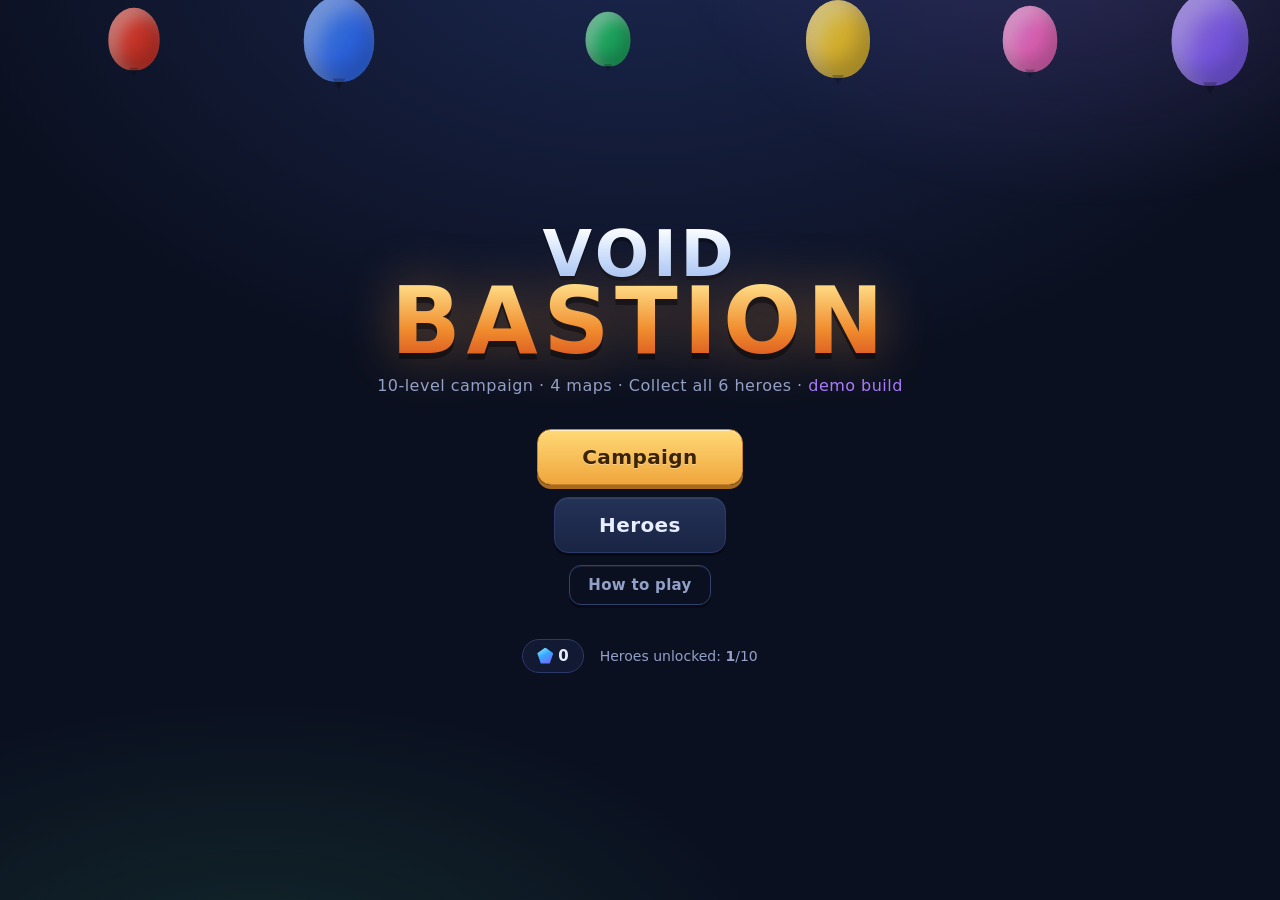
==== index.html @ 3c8890ea "Counter escorts, four new heroes, and cash feedback Turns hero choice into the central decision. Fou" ====
<!DOCTYPE html>
<html lang="en">
<head>
<meta charset="utf-8" />
<meta name="viewport" content="width=device-width, initial-scale=1" />
<title>Void Bastion — Hero Collector Demo</title>
<link rel="preconnect" href="https://fonts.googleapis.com">
<link rel="stylesheet" href="css/styles.css" />
</head>
<body>

<!-- ===================== MENU ===================== -->
<section class="screen active" id="screen-menu">
  <div class="menu-bg">
    <span class="floaty b1"></span><span class="floaty b2"></span><span class="floaty b3"></span>
    <span class="floaty b4"></span><span class="floaty b5"></span><span class="floaty b6"></span>
  </div>
  <div class="menu-inner">
    <h1 class="logo">
      <span class="logo-top">VOID</span>
      <span class="logo-bot">BASTION</span>
    </h1>
    <p class="tagline">10-level campaign &middot; 4 maps &middot; Collect all 6 heroes &middot; <em>demo build</em></p>

    <div class="menu-buttons">
      <button class="btn btn-primary big" id="btn-play">Campaign</button>
      <button class="btn big" id="btn-collection">Heroes</button>
      <button class="btn ghost" id="btn-howto">How to play</button>
    </div>

    <div class="menu-foot">
      <span class="gem-chip"><i class="gem"></i><span id="menu-gems">0</span></span>
      <span class="roster-chip">Heroes unlocked: <b id="menu-roster">1</b>/<span id="menu-roster-max">4</span></span>
    </div>
  </div>
</section>

<!-- ===================== COLLECTION ===================== -->
<section class="screen" id="screen-collection">
  <header class="sub-head">
    <button class="btn small" data-back>&larr; Back</button>
    <h2>Hero Collection</h2>
    <span class="gem-chip"><i class="gem"></i><span id="col-gems">0</span></span>
  </header>

  <div class="collection-body">
    <div class="hero-cards" id="hero-cards"><!-- built by JS --></div>

    <div class="crate-panel">
      <div class="crate-visual" id="crate-visual">
        <div class="crate">
          <div class="crate-lid"></div>
          <div class="crate-body"><span class="crate-star">★</span></div>
        </div>
      </div>
      <h3>Hero Crate</h3>
      <p class="muted">Contains one hero. Duplicates convert to <b>75</b> gems.</p>
      <button class="btn btn-primary" id="btn-open-crate">Open Crate &mdash; 150 <i class="gem sm"></i></button>
      <p class="crate-note" id="crate-note">Earn gems by clearing rounds.</p>
    </div>
  </div>
</section>

<!-- ===================== LEVEL SELECT ===================== -->
<section class="screen" id="screen-levels">
  <header class="sub-head">
    <button class="btn small" data-back>&larr; Back</button>
    <h2>Campaign</h2>
    <span class="progress-chip"><b id="lvl-progress">0</b>/10 cleared</span>
    <span class="gem-chip"><i class="gem"></i><span id="lvl-gems">0</span></span>
  </header>
  <div class="level-grid" id="level-grid"><!-- built by JS --></div>
</section>

<!-- ===================== GAME ===================== -->
<section class="screen" id="screen-game">
  <div class="game-wrap">
    <div class="stage">
      <div class="hud">
        <div class="hud-item lives"><i class="ico-heart"></i><span id="hud-lives">100</span></div>
        <div class="hud-item cash"><i class="ico-coin"></i><span id="hud-cash">650</span></div>
        <div class="hud-item round"><span class="lbl">ROUND</span><span id="hud-round">0/6</span></div>
        <div class="hud-item mission"><span class="lbl" id="hud-level">LEVEL 1</span><span id="hud-map">Sentry Ridge</span></div>
        <button class="btn small ghost hud-quit" id="btn-quit">Quit</button>
      </div>

      <div class="canvas-holder">
        <canvas id="game" width="1120" height="640"></canvas>
        <div class="wave-banner" id="wave-banner"></div>
      </div>
    </div>

    <aside class="sidebar">
      <div class="shop-section">
        <h4>Towers</h4>
        <div class="shop-grid" id="shop-towers"></div>
      </div>
      <div class="shop-section">
        <h4>Heroes <span class="hint" id="hero-slots">0 / 2 deployed</span></h4>
        <div class="shop-grid heroes" id="shop-heroes"></div>
      </div>

      <div class="inspect" id="inspect" hidden>
        <div class="inspect-head">
          <b id="ins-name">—</b>
          <span class="lvl" id="ins-level">Lv 1</span>
        </div>
        <div class="inspect-stats" id="ins-stats"></div>
        <div class="ins-warn" id="ins-warn" hidden></div>
        <button class="btn small btn-ult" id="btn-ult" hidden>
          <span id="ult-name">Unleash</span>
          <span class="ult-charges" id="ult-charges">1 / 1</span>
        </button>
        <div class="inspect-actions">
          <button class="btn small btn-primary" id="btn-upgrade">Upgrade</button>
          <button class="btn small danger" id="btn-sell">Sell</button>
        </div>
      </div>

      <div class="sidebar-foot">
        <button class="btn btn-go" id="btn-start-round">
          <span class="go-label">Start Round</span>
          <span class="go-sub" id="go-sub">15 rounds to win</span>
        </button>
        <button class="btn speed" id="btn-speed">1&times;</button>
      </div>
    </aside>
  </div>
</section>

<!-- ===================== OVERLAYS ===================== -->
<div class="overlay" id="overlay-result" hidden>
  <div class="result-card">
    <h2 id="res-title">Victory!</h2>
    <p id="res-sub">You defended the bastion.</p>
    <div class="reward-row"><i class="gem"></i><span id="res-gems">+0</span> gems earned</div>
    <div class="result-actions">
      <button class="btn btn-primary" id="btn-res-again">Play again</button>
      <button class="btn" id="btn-res-menu">Menu</button>
    </div>
  </div>
</div>

<div class="overlay" id="overlay-crate" hidden>
  <div class="crate-stage" id="crate-stage">
    <div class="rays"></div>
    <div class="crate big" id="crate-anim">
      <div class="crate-lid"></div>
      <div class="crate-body"><span class="crate-star">★</span></div>
    </div>
    <div class="reveal-card" id="reveal-card">
      <div class="reveal-inner">
        <div class="reveal-art" id="reveal-art"></div>
        <div class="reveal-name" id="reveal-name">Hero</div>
        <div class="reveal-role" id="reveal-role">role</div>
        <div class="reveal-tag" id="reveal-tag">NEW HERO</div>
      </div>
    </div>
    <button class="btn btn-primary crate-continue" id="btn-crate-continue" hidden>Continue</button>
  </div>
</div>

<div class="overlay" id="overlay-help" hidden>
  <div class="help-card">
    <h2>How to play</h2>
    <ol>
      <li>Pick a tower or hero from the right panel, then click the grass to place it. You can't build on the track.</li>
      <li>Press <b>Start Round</b> to send in the legion. Clear every round to finish the level.</li>
      <li>Every trooper that reaches the bastion costs you lives. Kills earn cash for more towers.</li>
      <li>You may deploy only <b>2 heroes per mission</b> — choose them to suit the map.</li>
      <li>Click a placed unit to <b>upgrade</b> or <b>sell</b> it.</li>
      <li>Clearing rounds earns <b>gems</b>. Spend 150 gems on a crate to unlock the other heroes.</li>
      <li><b>Verdant</b>, <b>Streak</b> and <b>Paragon</b> have clickable ultimates — click them on the
          map to fire. Each gets 1 use per round, 2 once upgraded, and 3 at max level.</li>
      <li>From level 3 the legion sends <b>counter escorts</b>: some suppress heroes that carry a
          matching tag while they're nearby, others are flatly immune to a damage type. Check the
          level card before you pick your two heroes — and remember towers are never affected.</li>
      <li>Beat all <b>10 levels</b> across four maps to finish the campaign.</li>
    </ol>
    <button class="btn btn-primary" id="btn-help-close">Got it</button>
  </div>
</div>

<script src="js/utils.js"></script>
<script src="js/data.js"></script>
<script src="js/save.js"></script>
<script src="js/audio.js"></script>
<script src="js/game.js"></script>
<script src="js/ui.js"></script>
<script src="js/main.js"></script>
</body>
</html>
---- css/styles.css ----
/* ============ base ============ */
:root{
  --bg:#0b1020;
  --bg2:#121a33;
  --panel:#182241;
  --panel2:#1f2b52;
  --line:#2c3a68;
  --txt:#e8edff;
  --muted:#93a0c8;
  --gold:#ffcf5c;
  --green:#4ade80;
  --red:#ff5a6e;
  --blue:#54b8ff;
  --violet:#a97bff;
  --shadow:0 10px 30px rgba(0,0,0,.45);
  --radius:14px;
}

*{box-sizing:border-box}
html,body{height:100%}
body{
  margin:0;
  background:radial-gradient(1200px 800px at 50% -10%, #1b2750 0%, var(--bg) 60%);
  color:var(--txt);
  font-family:"Trebuchet MS","Segoe UI",system-ui,-apple-system,sans-serif;
  -webkit-font-smoothing:antialiased;
  overflow:hidden;
}

.screen{
  position:fixed; inset:0;
  display:none;
  opacity:0;
  transition:opacity .28s ease;
}
.screen.active{display:flex; opacity:1}

button{font-family:inherit}

/* ============ buttons ============ */
.btn{
  appearance:none; border:1px solid var(--line);
  background:linear-gradient(#243257,#1a2444);
  color:var(--txt);
  padding:10px 18px;
  border-radius:12px;
  font-size:15px; font-weight:700; letter-spacing:.02em;
  cursor:pointer;
  box-shadow:0 3px 0 rgba(0,0,0,.35), inset 0 1px 0 rgba(255,255,255,.08);
  transition:transform .08s ease, filter .15s ease, box-shadow .1s ease;
}
.btn:hover{filter:brightness(1.15)}
.btn:active{transform:translateY(2px); box-shadow:0 1px 0 rgba(0,0,0,.35)}
.btn:disabled{opacity:.45; cursor:not-allowed; filter:grayscale(.5)}
.btn.big{padding:15px 44px; font-size:20px; border-radius:14px}
.btn.small{padding:7px 12px; font-size:13px; border-radius:10px}
.btn.ghost{background:transparent; border-color:#31406f; color:var(--muted)}
.btn.ghost:hover{color:var(--txt)}
.btn.danger{background:linear-gradient(#5c2130,#431622); border-color:#7a2d40}
.btn-primary{
  background:linear-gradient(#ffd977,#f0a63c);
  border-color:#c9832a; color:#3a2306;
  box-shadow:0 4px 0 #a96a1d, inset 0 1px 0 rgba(255,255,255,.6);
  text-shadow:0 1px 0 rgba(255,255,255,.35);
}
.btn-primary:active{box-shadow:0 1px 0 #a96a1d}

/* ============ gems / icons ============ */
.gem{
  display:inline-block; width:16px; height:16px; vertical-align:-3px;
  background:linear-gradient(150deg,#8ef1ff,#3aa8ff 45%,#7a5bff);
  clip-path:polygon(50% 0,100% 36%,78% 100%,22% 100%,0 36%);
  filter:drop-shadow(0 0 5px rgba(90,180,255,.7));
  margin-right:5px;
}
.gem.sm{width:13px;height:13px;vertical-align:-2px;margin:0 0 0 4px}
.gem-chip{
  background:rgba(20,30,60,.7); border:1px solid var(--line);
  padding:7px 14px; border-radius:999px; font-weight:800; font-size:15px;
}
.roster-chip{color:var(--muted); font-size:14px}
.muted{color:var(--muted)}

/* ============ MENU ============ */
#screen-menu{align-items:center; justify-content:center; overflow:hidden}
.menu-bg{position:absolute; inset:0; overflow:hidden;
  background:
    radial-gradient(900px 500px at 20% 110%, rgba(74,222,128,.12), transparent 60%),
    radial-gradient(700px 500px at 85% -10%, rgba(169,123,255,.18), transparent 60%);
}
.floaty{
  position:absolute; width:64px; height:78px; border-radius:50% 50% 46% 46%;
  opacity:.8; filter:blur(.2px) saturate(1.15);
  box-shadow:inset -10px -14px 22px rgba(0,0,0,.25), inset 12px 12px 20px rgba(255,255,255,.45);
  animation:rise linear infinite;
}
.floaty::after{content:""; position:absolute; left:50%; bottom:-7px; width:0;height:0;
  transform:translateX(-50%);
  border-left:6px solid transparent;border-right:6px solid transparent;border-top:10px solid rgba(0,0,0,.25)}
.b1{background:#e2402f; left:8%;  animation-duration:19s; animation-delay:-2s;  transform:scale(.8)}
.b2{background:#3f7bff; left:24%; animation-duration:24s; animation-delay:-9s;  transform:scale(1.1)}
.b3{background:#2fbf6a; left:45%; animation-duration:21s; animation-delay:-14s; transform:scale(.7)}
.b4{background:#ffd53f; left:63%; animation-duration:26s; animation-delay:-5s;  transform:scale(1)}
.b5{background:#ff77c8; left:78%; animation-duration:18s; animation-delay:-11s; transform:scale(.85)}
.b6{background:#8f6bff; left:92%; animation-duration:28s; animation-delay:-18s; transform:scale(1.2)}
@keyframes rise{
  0%{transform:translateY(110vh) rotate(-6deg)}
  50%{transform:translateY(45vh) rotate(6deg)}
  100%{transform:translateY(-30vh) rotate(-6deg)}
}

.menu-inner{position:relative; text-align:center; z-index:2}
.logo{margin:0; line-height:.86; user-select:none}
.logo-top,.logo-bot{display:block; font-weight:900; letter-spacing:.06em}
.logo-top{
  font-size:64px;
  background:linear-gradient(#fff,#9fc4ff);
  -webkit-background-clip:text; background-clip:text; color:transparent;
  filter:drop-shadow(0 4px 0 rgba(0,0,0,.35));
}
.logo-bot{
  font-size:92px;
  background:linear-gradient(#ffe08a,#f08c2e 60%,#d8541f);
  -webkit-background-clip:text; background-clip:text; color:transparent;
  filter:drop-shadow(0 6px 0 rgba(0,0,0,.4)) drop-shadow(0 0 26px rgba(255,160,60,.35));
}
.tagline{color:var(--muted); margin:14px 0 34px; font-size:16px; letter-spacing:.03em}
.tagline em{color:var(--violet); font-style:normal}
.menu-buttons{display:flex; flex-direction:column; gap:12px; align-items:center}
.menu-foot{margin-top:34px; display:flex; gap:16px; align-items:center; justify-content:center}

/* ============ COLLECTION ============ */
#screen-collection{flex-direction:column; padding:26px 34px; overflow:auto}
.sub-head{display:flex; align-items:center; gap:18px; margin-bottom:26px}
.sub-head h2{margin:0; font-size:28px; flex:1}
.collection-body{display:flex; gap:28px; align-items:stretch; flex-wrap:wrap; justify-content:center; margin-top:2vh}
.hero-cards{display:flex; gap:20px; flex-wrap:wrap; justify-content:center}

.hero-card{
  width:230px; border-radius:18px; padding:18px;
  background:linear-gradient(180deg,var(--panel2),var(--panel));
  border:1px solid var(--line);
  box-shadow:var(--shadow);
  position:relative; overflow:hidden;
  transition:transform .18s ease;
}
.hero-card:hover{transform:translateY(-4px)}
.hero-card::before{
  content:""; position:absolute; inset:-40% -40% auto -40%; height:70%;
  background:radial-gradient(closest-side, var(--glow,rgba(255,255,255,.25)), transparent);
  opacity:.55;
}
.hero-card.locked{filter:grayscale(.9) brightness(.62)}
.hero-card .art{position:relative; height:150px; display:grid; place-items:center}
.hero-card h3{margin:6px 0 2px; font-size:20px; text-align:center; position:relative}
.hero-card .role{text-align:center; color:var(--muted); font-size:13px; margin-bottom:10px; position:relative}
.hero-card .desc{font-size:13px; color:#c3cdf0; line-height:1.45; min-height:56px; position:relative}
.hero-card .hero-tags{
  position:relative; display:flex; gap:5px; flex-wrap:wrap; margin-top:9px;
}
.hero-card .hero-tags span{
  font-size:10px; font-weight:800; letter-spacing:.08em; text-transform:uppercase;
  padding:3px 7px; border-radius:999px;
  background:rgba(255,255,255,.1); color:#c3cdf0;
}
.hero-card .state{
  position:relative; display:block; text-align:center; margin-top:10px;
  font-weight:800; font-size:13px; letter-spacing:.08em;
}
.hero-card .state.owned{color:var(--green)}
.hero-card .state.locked{color:var(--muted)}
.hero-card .starter{position:absolute; top:10px; right:10px; font-size:10px; letter-spacing:.1em;
  background:rgba(255,255,255,.12); padding:3px 8px; border-radius:999px}

.crate-panel{
  width:300px; text-align:center; padding:22px;
  background:linear-gradient(180deg,var(--panel2),var(--panel));
  border:1px solid var(--line); border-radius:18px; box-shadow:var(--shadow);
}
.crate-panel h3{margin:8px 0 6px}
.crate-panel p{font-size:13px; margin:0 0 14px}
.crate-note{min-height:18px; color:var(--gold); font-weight:700}
.crate-visual{height:130px; display:grid; place-items:center}

/* crate art */
.crate{position:relative; width:110px; height:92px; transform-origin:50% 100%}
.crate.big{width:170px; height:142px}
.crate-body{
  position:absolute; inset:18px 0 0 0;
  background:linear-gradient(#a4652f,#6f4019);
  border:3px solid #4a2a0f; border-radius:10px;
  box-shadow:inset 0 -12px 18px rgba(0,0,0,.35), inset 0 8px 12px rgba(255,255,255,.18);
  display:grid; place-items:center;
}
.crate-star{font-size:30px; color:#ffd977; text-shadow:0 0 12px rgba(255,200,80,.9)}
.crate.big .crate-star{font-size:46px}
.crate-lid{
  position:absolute; top:0; left:-6px; right:-6px; height:26px;
  background:linear-gradient(#c07a3c,#8a5222);
  border:3px solid #4a2a0f; border-radius:8px;
  transform-origin:50% 100%;
  box-shadow:inset 0 4px 8px rgba(255,255,255,.22);
}
.crate-panel .crate{animation:crateIdle 3.4s ease-in-out infinite}
@keyframes crateIdle{0%,100%{transform:translateY(0) rotate(0)}50%{transform:translateY(-7px) rotate(-2deg)}}

/* ============ LEVEL SELECT ============ */
#screen-levels{flex-direction:column; padding:24px 34px; overflow:auto}
.progress-chip{
  background:rgba(20,30,60,.7); border:1px solid var(--line);
  padding:7px 14px; border-radius:999px; font-weight:800; font-size:14px; color:var(--muted);
}
.progress-chip b{color:var(--green)}
.level-grid{
  display:grid; grid-template-columns:repeat(auto-fill,minmax(210px,1fr));
  gap:16px; align-content:start; padding-bottom:24px;
}
.level-card{
  position:relative; text-align:left; padding:14px 16px 16px;
  border-radius:16px; border:1px solid var(--line);
  background:linear-gradient(180deg,var(--panel2),var(--panel));
  box-shadow:var(--shadow); cursor:pointer; color:var(--txt);
  transition:transform .15s ease, border-color .15s ease;
  display:flex; flex-direction:column; gap:3px;
}
.level-card:hover:not(.locked){transform:translateY(-3px); border-color:#4b60a8}
.level-card .lv-n{font-size:11px; letter-spacing:.18em; color:var(--muted); font-weight:800}
.level-card .lv-name{font-size:17px; font-weight:900}
.level-card .lv-map{font-size:12px; color:var(--muted)}
.level-card .lv-meta{margin-top:8px; display:flex; gap:8px; flex-wrap:wrap; font-size:11px; font-weight:800}
.level-card .tag{padding:3px 8px; border-radius:999px; background:rgba(255,255,255,.09); color:#cdd8f6}
.level-card .tag.boss{background:rgba(255,90,110,.2); color:#ff97a6}
.level-card .tag.swift{background:rgba(255,210,63,.18); color:#ffd977}
.level-card .tag.shield{background:rgba(120,220,255,.18); color:#9fe4ff}
.level-card .tag.gems{background:rgba(90,180,255,.16); color:#9fd0ff}
.level-card .tag.counter{
  background:color-mix(in srgb, var(--c) 20%, transparent);
  color:var(--c);
  border:1px solid color-mix(in srgb, var(--c) 45%, transparent);
}
.level-card.cleared{border-color:#2f7a4d}
.level-card .lv-done{
  position:absolute; top:12px; right:12px; font-size:15px; color:var(--green); font-weight:900;
}
.level-card.locked{opacity:.45; cursor:not-allowed; filter:grayscale(.6)}
.level-card.next{border-color:var(--gold); box-shadow:0 0 0 2px rgba(255,207,92,.22), var(--shadow)}

/* ============ GAME ============ */
#screen-game{flex-direction:column}
.game-wrap{display:flex; width:100%; height:100%; gap:0}
.stage{flex:1; display:flex; flex-direction:column; min-width:0; padding:12px 12px 12px 16px}

.hud{
  display:flex; align-items:center; gap:12px; margin-bottom:10px;
}
.hud-item{
  display:flex; align-items:center; gap:8px;
  background:linear-gradient(#1d2950,#141d3a);
  border:1px solid var(--line); border-radius:12px;
  padding:8px 16px; font-weight:800; font-size:17px;
  box-shadow:var(--shadow);
}
.hud-item .lbl{font-size:11px; color:var(--muted); letter-spacing:.14em}
.hud-item.lives span{color:#ff8a98}
.hud-item.cash span{color:var(--gold)}
.hud-item.mission{flex-direction:column; align-items:flex-start; gap:0; padding:5px 14px}
.hud-item.mission .lbl{font-size:10px}
.hud-item.mission span:last-child{font-size:13px; color:#c3cdf0}
.hud-quit{margin-left:auto}
.ico-heart{width:16px;height:15px;background:var(--red);
  clip-path:path("M8 15C8 15 0 9.6 0 4.8 0 2.1 1.9 0 4.3 0 5.9 0 7.2 .9 8 2.2 8.8 .9 10.1 0 11.7 0 14.1 0 16 2.1 16 4.8 16 9.6 8 15 8 15Z");
  filter:drop-shadow(0 0 6px rgba(255,90,110,.55))}
.ico-coin{width:16px;height:16px;border-radius:50%;
  background:radial-gradient(circle at 34% 30%,#fff4c2,#ffc63f 55%,#c98a13);
  box-shadow:0 0 8px rgba(255,200,70,.5), inset 0 -2px 3px rgba(0,0,0,.3)}

.canvas-holder{
  position:relative; flex:1; display:flex; align-items:center; justify-content:center; min-height:0;
}
canvas#game{
  width:100%; height:auto; max-height:100%;
  border-radius:18px;
  border:2px solid #26325c;
  box-shadow:0 18px 50px rgba(0,0,0,.55);
  cursor:crosshair;
  touch-action:none;
}
canvas#game.placing{cursor:none}

.wave-banner{
  position:absolute; top:15%; left:50%; transform:translate(-50%,-14px);
  font-size:36px; font-weight:900; letter-spacing:.12em;
  color:#fff; text-shadow:0 4px 0 rgba(0,0,0,.5), 0 0 30px rgba(120,170,255,.8);
  opacity:0; pointer-events:none;
}
.wave-banner.show{animation:bannerPop 1.7s ease forwards}
@keyframes bannerPop{
  0%{opacity:0; transform:translate(-50%,10px) scale(.85)}
  18%{opacity:1; transform:translate(-50%,-14px) scale(1.04)}
  76%{opacity:1; transform:translate(-50%,-14px) scale(1)}
  100%{opacity:0; transform:translate(-50%,-40px) scale(1)}
}

/* sidebar */
.sidebar{
  width:322px; flex:0 0 322px;
  background:linear-gradient(180deg,#16203f,#101833);
  border-left:1px solid var(--line);
  padding:14px 14px 12px;
  display:flex; flex-direction:column; gap:12px;
  overflow-y:auto;
}
.shop-section h4{
  margin:0 0 8px; font-size:12px; letter-spacing:.16em; color:var(--muted); text-transform:uppercase;
}
.shop-section h4 .hint{float:right; text-transform:none; letter-spacing:0; font-size:11px; opacity:.7}
.shop-grid{display:grid; grid-template-columns:minmax(0,1fr); gap:6px}
.shop-grid.heroes{grid-template-columns:minmax(0,1fr)}

.shop-item{
  position:relative; display:flex; gap:9px; align-items:center; min-width:0;
  padding:7px 9px; border-radius:11px; cursor:pointer;
  background:linear-gradient(#1e2a52,#182142);
  border:1px solid #2b3866;
  transition:transform .08s ease, border-color .15s, box-shadow .15s;
  text-align:left;
}
.shop-item:hover{border-color:#4b60a8; transform:translateY(-2px)}
.shop-item.selected{border-color:var(--gold); box-shadow:0 0 0 2px rgba(255,207,92,.28), 0 0 18px rgba(255,190,60,.25)}
.shop-item.disabled{opacity:.4; cursor:not-allowed; transform:none}
.shop-item canvas{flex:0 0 auto; border-radius:8px; background:radial-gradient(circle at 50% 40%,#2a3560,#141c38)}
.shop-item .si-txt{min-width:0; flex:1}
.shop-item .si-name{display:block; font-size:13px; font-weight:800; white-space:nowrap; overflow:hidden; text-overflow:ellipsis}
.shop-item .si-cost{display:block; font-size:12px; color:var(--gold); font-weight:800}
.shop-item .si-cost.free{color:var(--violet)}
.shop-item .si-cost.warn{color:#ff8a98}
.shop-item .si-lock{display:block; font-size:11px; color:var(--muted)}

.inspect{
  background:rgba(10,16,34,.6); border:1px solid var(--line);
  border-radius:14px; padding:12px;
}
.inspect-head{display:flex; justify-content:space-between; align-items:center; margin-bottom:8px}
.inspect-head b{font-size:15px}
.inspect-head .lvl{font-size:11px; background:rgba(255,255,255,.1); padding:3px 8px; border-radius:999px}
.inspect-stats{display:grid; grid-template-columns:1fr 1fr; gap:4px 10px; font-size:12px; color:var(--muted); margin-bottom:10px}
.inspect-stats b{color:var(--txt); float:right}
.ins-warn{
  margin-bottom:8px; padding:6px 9px; border-radius:9px;
  font-size:11px; font-weight:800; line-height:1.3;
  color:var(--warn,#ff8a98);
  background:color-mix(in srgb, var(--warn,#ff5a6e) 14%, transparent);
  border:1px solid color-mix(in srgb, var(--warn,#ff5a6e) 45%, transparent);
}
/* activated ability — the one green control in a blue panel */
.btn-ult{
  display:flex; width:100%; align-items:center; justify-content:space-between; gap:8px;
  margin-bottom:8px;
  background:linear-gradient(#4bf08e,#17a558);
  border-color:#0f7a3f; color:#04240f;
  box-shadow:0 3px 0 #0c6633, inset 0 1px 0 rgba(255,255,255,.5);
  text-shadow:0 1px 0 rgba(255,255,255,.3);
}
.btn-ult:active{box-shadow:0 1px 0 #0c6633}
.btn-ult .ult-charges{
  font-size:11px; font-weight:900; letter-spacing:.06em;
  background:rgba(4,36,15,.28); padding:3px 7px; border-radius:999px;
}
.btn-ult:disabled{filter:grayscale(.65) brightness(.8)}

.inspect-actions{display:flex; gap:8px}
.inspect-actions .btn{flex:1}

.sidebar-foot{
  margin-top:auto; display:flex; gap:8px;
  /* stays reachable when the shop list outgrows a short viewport */
  position:sticky; bottom:-12px;
  padding:10px 0 4px;
  background:linear-gradient(180deg, rgba(16,24,51,0), #101833 24%);
}
.btn-go{
  flex:1; padding:12px; border-radius:14px; line-height:1.15;
  background:linear-gradient(#5ee38a,#22a75a); border-color:#177c40; color:#06240f;
  box-shadow:0 4px 0 #157a3f, inset 0 1px 0 rgba(255,255,255,.5);
  text-shadow:0 1px 0 rgba(255,255,255,.3);
}
.btn-go:active{box-shadow:0 1px 0 #157a3f}
.btn-go.running{background:linear-gradient(#3b4a80,#26325c); color:#aab7de; box-shadow:0 4px 0 #1a2143; text-shadow:none}
.go-label{display:block; font-size:16px; font-weight:900}
.go-sub{display:block; font-size:11px; opacity:.75; font-weight:700}
.btn.speed{flex:0 0 60px; font-size:16px; font-weight:900}
.btn.speed.on{background:linear-gradient(#ffd977,#f0a63c); color:#3a2306; border-color:#c9832a}

/* ============ overlays ============ */
.overlay{
  position:fixed; inset:0; z-index:50;
  background:rgba(6,10,22,.78); backdrop-filter:blur(6px);
  display:flex; align-items:center; justify-content:center;
  animation:fade .25s ease;
}
.overlay[hidden]{display:none}
@keyframes fade{from{opacity:0}to{opacity:1}}

.result-card,.help-card{
  width:min(520px,90vw); text-align:center; padding:34px;
  background:linear-gradient(180deg,var(--panel2),var(--panel));
  border:1px solid var(--line); border-radius:22px; box-shadow:var(--shadow);
  animation:popIn .35s cubic-bezier(.2,1.4,.5,1);
}
@keyframes popIn{from{transform:scale(.85); opacity:0}to{transform:scale(1); opacity:1}}
.result-card h2{margin:0 0 6px; font-size:42px;
  background:linear-gradient(#ffe08a,#f08c2e); -webkit-background-clip:text; background-clip:text; color:transparent}
.result-card.defeat h2{background:linear-gradient(#ffb3bd,#e2405a); -webkit-background-clip:text; background-clip:text}
.result-card p{color:var(--muted); margin:0 0 18px}
.reward-row{font-weight:800; margin-bottom:22px; font-size:17px}
.result-actions{display:flex; gap:10px; justify-content:center}

.help-card{text-align:left}
.help-card h2{margin-top:0; text-align:center}
.help-card ol{color:#c8d2f2; line-height:1.6; font-size:14px; padding-left:20px}
.help-card .btn{display:block; margin:18px auto 0}

/* crate opening */
.crate-stage{position:relative; display:grid; place-items:center; width:min(560px,92vw); height:520px}
.rays{
  position:absolute; width:640px; height:640px; opacity:0;
  background:repeating-conic-gradient(from 0deg, rgba(255,255,255,.42) 0deg 5deg, transparent 5deg 22deg);
  mask-image:radial-gradient(circle, rgba(0,0,0,.9) 12%, transparent 68%);
  -webkit-mask-image:radial-gradient(circle, rgba(0,0,0,.9) 12%, transparent 68%);
}
.crate-stage.burst .rays{animation:rays 2.6s linear forwards}
@keyframes rays{
  0%{opacity:0; transform:rotate(0) scale(.4)}
  18%{opacity:.85}
  100%{opacity:.5; transform:rotate(140deg) scale(1)}
}
#crate-anim{position:absolute; transition:opacity .2s}
.crate-stage.shaking #crate-anim{animation:crateShake .42s ease-in-out infinite}
@keyframes crateShake{
  0%,100%{transform:translate(0,0) rotate(0)}
  20%{transform:translate(-7px,2px) rotate(-4deg) scale(1.02)}
  50%{transform:translate(6px,-3px) rotate(4deg) scale(1.05)}
  80%{transform:translate(-4px,1px) rotate(-2deg) scale(1.03)}
}
.crate-stage.burst #crate-anim{animation:crateBurst .5s ease forwards}
@keyframes crateBurst{
  0%{transform:scale(1.06)}
  40%{transform:scale(1.35); filter:brightness(2.4)}
  100%{transform:scale(2.2); opacity:0; filter:brightness(3)}
}

.reveal-card{
  position:absolute; width:260px; height:360px;
  opacity:0; transform:rotateY(90deg) scale(.7);
  perspective:900px;
}
.crate-stage.revealed .reveal-card{animation:reveal .7s cubic-bezier(.2,1.3,.4,1) forwards}
@keyframes reveal{
  0%{opacity:0; transform:rotateY(90deg) scale(.7)}
  60%{opacity:1; transform:rotateY(-12deg) scale(1.06)}
  100%{opacity:1; transform:rotateY(0) scale(1)}
}
.reveal-inner{
  width:100%; height:100%; border-radius:20px; padding:16px;
  background:linear-gradient(180deg,#243257,#151d3a);
  border:2px solid var(--rare,#6f86d6);
  box-shadow:0 0 40px var(--rare,#6f86d6), inset 0 0 40px rgba(255,255,255,.06);
  display:flex; flex-direction:column; align-items:center; justify-content:center; gap:6px;
  text-align:center;
}
.reveal-art{width:170px; height:170px; display:grid; place-items:center}
.reveal-name{font-size:26px; font-weight:900}
.reveal-role{font-size:13px; color:var(--muted); letter-spacing:.1em; text-transform:uppercase}
.reveal-tag{
  margin-top:8px; font-size:12px; font-weight:900; letter-spacing:.18em;
  padding:5px 12px; border-radius:999px;
  background:var(--rare,#6f86d6); color:#0b1020;
}
.crate-continue{position:absolute; bottom:2px}

/* short viewports — tighten the chrome so the map keeps its room */
@media (max-height:720px){
  .stage{padding:8px 8px 8px 12px}
  .hud{margin-bottom:6px}
  .hud-item{padding:5px 12px; font-size:15px}
  .shop-item{padding:6px}
  .shop-grid{gap:6px}
  .sidebar{gap:8px; padding:10px 12px 10px}
  .shop-section h4{margin-bottom:5px}
  .inspect{padding:9px}
}

/* small screens */
@media (max-width:900px){
  .logo-top{font-size:44px} .logo-bot{font-size:62px}
  .sidebar{width:230px; flex-basis:230px}
  .shop-grid{grid-template-columns:1fr}
}
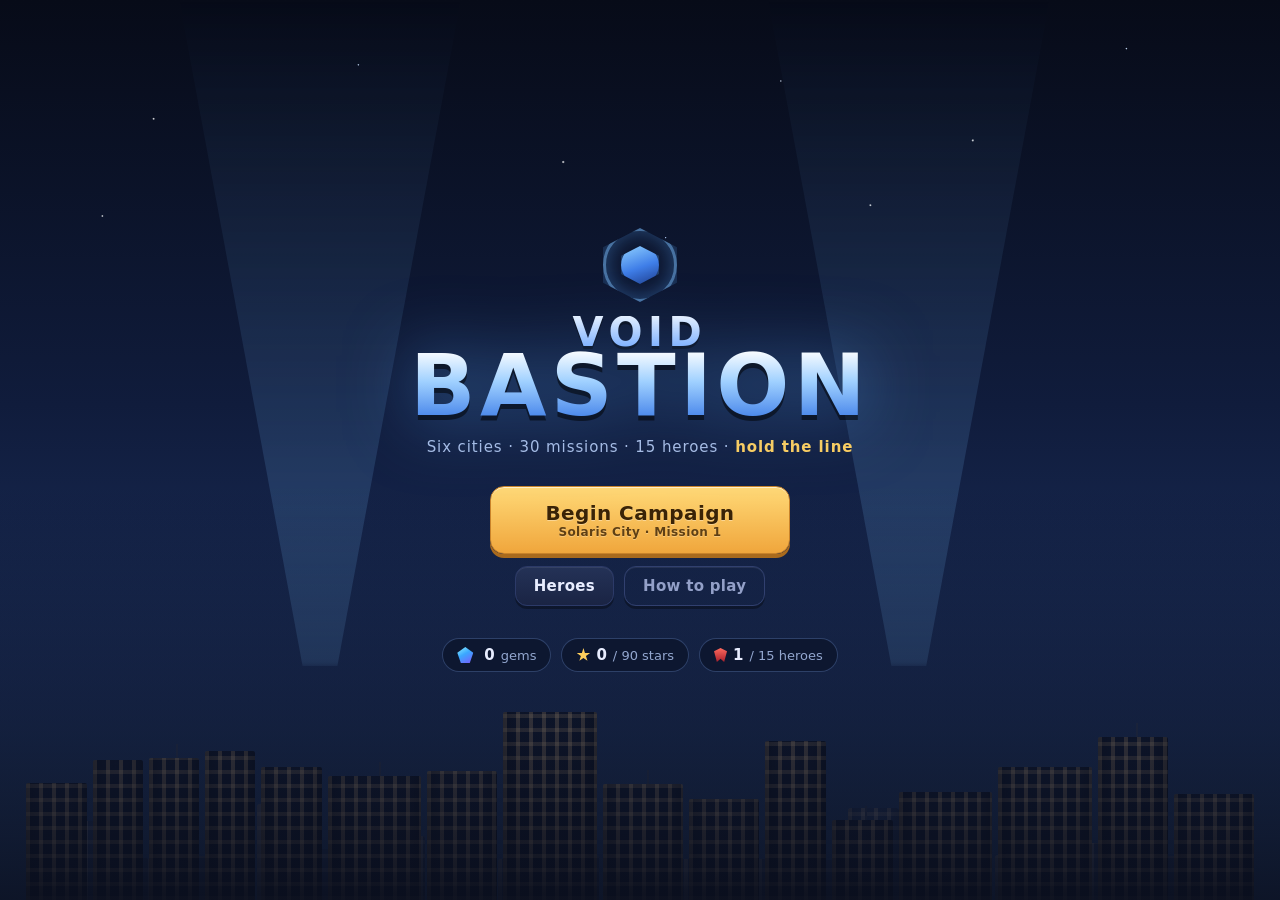
==== commit 74a8d7cb: "Six cities, 30 generated maps, stars, city warlords and five more heroes Grows the demo from a ten-m" ====
--- a/index.html
+++ b/index.html
@@ -11,26 +11,40 @@
 
 <!-- ===================== MENU ===================== -->
 <section class="screen active" id="screen-menu">
-  <div class="menu-bg">
-    <span class="floaty b1"></span><span class="floaty b2"></span><span class="floaty b3"></span>
-    <span class="floaty b4"></span><span class="floaty b5"></span><span class="floaty b6"></span>
-  </div>
+  <div class="skyline">
+    <div class="stars"></div>
+    <div class="beam b-a"></div><div class="beam b-b"></div>
+    <div class="city far"><i style="--w:54px;--h:47px"></i><i style="--w:62px;--h:79px"></i><i style="--w:38px;--h:42px"></i><i style="--w:70px;--h:44px"></i><i style="--w:54px;--h:75px"></i><i style="--w:38px;--h:96px"></i><i style="--w:70px;--h:51px"></i><i style="--w:38px;--h:43px"></i><i style="--w:62px;--h:64px"></i><i style="--w:38px;--h:53px"></i><i style="--w:38px;--h:73px"></i><i style="--w:62px;--h:41px"></i><i style="--w:70px;--h:45px"></i><i style="--w:46px;--h:78px"></i><i style="--w:70px;--h:41px"></i><i style="--w:70px;--h:75px"></i><i style="--w:62px;--h:41px"></i><i style="--w:46px;--h:40px"></i><i style="--w:70px;--h:92px"></i><i style="--w:46px;--h:56px"></i><i style="--w:62px;--h:47px"></i><i style="--w:70px;--h:45px"></i><i style="--w:70px;--h:57px"></i><i style="--w:70px;--h:90px"></i><i style="--w:46px;--h:44px"></i><i style="--w:70px;--h:74px"></i></div>
+    <div class="city near"><i style="--w:68px;--h:117px"></i><i style="--w:56px;--h:140px"></i><i style="--w:56px;--h:142px"></i><i style="--w:56px;--h:149px"></i><i style="--w:68px;--h:133px"></i><i style="--w:104px;--h:124px"></i><i style="--w:78px;--h:129px"></i><i style="--w:104px;--h:188px"></i><i style="--w:90px;--h:116px"></i><i style="--w:78px;--h:101px"></i><i style="--w:68px;--h:159px"></i><i style="--w:68px;--h:80px"></i><i style="--w:104px;--h:108px"></i><i style="--w:104px;--h:133px"></i><i style="--w:78px;--h:163px"></i><i style="--w:90px;--h:106px"></i></div>
+    <div class="haze"></div>
+  </div>
+
   <div class="menu-inner">
+    <div class="crest">
+      <span class="crest-ring"></span>
+      <span class="crest-core"></span>
+    </div>
     <h1 class="logo">
       <span class="logo-top">VOID</span>
       <span class="logo-bot">BASTION</span>
     </h1>
-    <p class="tagline">10-level campaign &middot; 4 maps &middot; Collect all 6 heroes &middot; <em>demo build</em></p>
+    <p class="tagline">Six cities &middot; 30 missions &middot; 15 heroes &middot; <em>hold the line</em></p>
 
     <div class="menu-buttons">
-      <button class="btn btn-primary big" id="btn-play">Campaign</button>
-      <button class="btn big" id="btn-collection">Heroes</button>
-      <button class="btn ghost" id="btn-howto">How to play</button>
+      <button class="btn btn-primary big" id="btn-play">
+        <span class="go-label" id="menu-play-label">Begin Campaign</span>
+        <span class="go-sub" id="menu-play-sub">Solaris City · Mission 1</span>
+      </button>
+      <div class="menu-row">
+        <button class="btn" id="btn-collection">Heroes</button>
+        <button class="btn ghost" id="btn-howto">How to play</button>
+      </div>
     </div>
 
     <div class="menu-foot">
-      <span class="gem-chip"><i class="gem"></i><span id="menu-gems">0</span></span>
-      <span class="roster-chip">Heroes unlocked: <b id="menu-roster">1</b>/<span id="menu-roster-max">4</span></span>
+      <span class="stat-chip"><i class="gem"></i><b id="menu-gems">0</b><span>gems</span></span>
+      <span class="stat-chip"><i class="ico-star"></i><b id="menu-stars">0</b><span>/ <span id="menu-stars-max">90</span> stars</span></span>
+      <span class="stat-chip"><i class="ico-cape"></i><b id="menu-roster">1</b><span>/ <span id="menu-roster-max">15</span> heroes</span></span>
     </div>
   </div>
 </section>
@@ -61,14 +75,26 @@
   </div>
 </section>
 
-<!-- ===================== LEVEL SELECT ===================== -->
+<!-- ===================== CHAPTER SELECT ===================== -->
+<section class="screen" id="screen-chapters">
+  <header class="sub-head">
+    <button class="btn small" data-back>&larr; Menu</button>
+    <h2>Campaign</h2>
+    <span class="progress-chip"><i class="ico-star"></i><b id="ch-stars">0</b> stars</span>
+    <span class="gem-chip"><i class="gem"></i><span id="ch-gems">0</span></span>
+  </header>
+  <div class="chapter-grid" id="chapter-grid"><!-- built by JS --></div>
+</section>
+
+<!-- ===================== MISSION SELECT ===================== -->
 <section class="screen" id="screen-levels">
   <header class="sub-head">
-    <button class="btn small" data-back>&larr; Back</button>
-    <h2>Campaign</h2>
-    <span class="progress-chip"><b id="lvl-progress">0</b>/10 cleared</span>
+    <button class="btn small" id="btn-back-chapters">&larr; Cities</button>
+    <h2 id="lvl-chapter-name">Solaris City</h2>
+    <span class="progress-chip" id="lvl-gate">0/15 stars</span>
     <span class="gem-chip"><i class="gem"></i><span id="lvl-gems">0</span></span>
   </header>
+  <p class="chapter-blurb" id="lvl-blurb"></p>
   <div class="level-grid" id="level-grid"><!-- built by JS --></div>
 </section>
 
@@ -132,6 +158,7 @@
 <div class="overlay" id="overlay-result" hidden>
   <div class="result-card">
     <h2 id="res-title">Victory!</h2>
+    <div class="res-stars" id="res-stars" hidden><span></span><span></span><span></span></div>
     <p id="res-sub">You defended the bastion.</p>
     <div class="reward-row"><i class="gem"></i><span id="res-gems">+0</span> gems earned</div>
     <div class="result-actions">
--- a/css/styles.css
+++ b/css/styles.css
@@ -83,51 +83,128 @@
 
 /* ============ MENU ============ */
 #screen-menu{align-items:center; justify-content:center; overflow:hidden}
-.menu-bg{position:absolute; inset:0; overflow:hidden;
-  background:
-    radial-gradient(900px 500px at 20% 110%, rgba(74,222,128,.12), transparent 60%),
-    radial-gradient(700px 500px at 85% -10%, rgba(169,123,255,.18), transparent 60%);
-}
-.floaty{
-  position:absolute; width:64px; height:78px; border-radius:50% 50% 46% 46%;
-  opacity:.8; filter:blur(.2px) saturate(1.15);
-  box-shadow:inset -10px -14px 22px rgba(0,0,0,.25), inset 12px 12px 20px rgba(255,255,255,.45);
-  animation:rise linear infinite;
-}
-.floaty::after{content:""; position:absolute; left:50%; bottom:-7px; width:0;height:0;
-  transform:translateX(-50%);
-  border-left:6px solid transparent;border-right:6px solid transparent;border-top:10px solid rgba(0,0,0,.25)}
-.b1{background:#e2402f; left:8%;  animation-duration:19s; animation-delay:-2s;  transform:scale(.8)}
-.b2{background:#3f7bff; left:24%; animation-duration:24s; animation-delay:-9s;  transform:scale(1.1)}
-.b3{background:#2fbf6a; left:45%; animation-duration:21s; animation-delay:-14s; transform:scale(.7)}
-.b4{background:#ffd53f; left:63%; animation-duration:26s; animation-delay:-5s;  transform:scale(1)}
-.b5{background:#ff77c8; left:78%; animation-duration:18s; animation-delay:-11s; transform:scale(.85)}
-.b6{background:#8f6bff; left:92%; animation-duration:28s; animation-delay:-18s; transform:scale(1.2)}
-@keyframes rise{
-  0%{transform:translateY(110vh) rotate(-6deg)}
-  50%{transform:translateY(45vh) rotate(6deg)}
-  100%{transform:translateY(-30vh) rotate(-6deg)}
-}
-
-.menu-inner{position:relative; text-align:center; z-index:2}
-.logo{margin:0; line-height:.86; user-select:none}
-.logo-top,.logo-bot{display:block; font-weight:900; letter-spacing:.06em}
+
+.skyline{position:absolute; inset:0; overflow:hidden;
+  background:linear-gradient(180deg,#070b18 0%,#101c3c 45%,#1b2f5c 78%,#24406e 100%)}
+.skyline .stars{
+  position:absolute; inset:0 0 40% 0;
+  background-image:
+    radial-gradient(1.4px 1.4px at 12% 22%, #fff, transparent),
+    radial-gradient(1.2px 1.2px at 28% 12%, #cfe4ff, transparent),
+    radial-gradient(1.6px 1.6px at 44% 30%, #fff, transparent),
+    radial-gradient(1.1px 1.1px at 61% 15%, #dbe9ff, transparent),
+    radial-gradient(1.5px 1.5px at 76% 26%, #fff, transparent),
+    radial-gradient(1.2px 1.2px at 88% 9%, #cfe4ff, transparent),
+    radial-gradient(1.3px 1.3px at 8% 40%, #fff, transparent),
+    radial-gradient(1.1px 1.1px at 52% 44%, #bcd6ff, transparent),
+    radial-gradient(1.4px 1.4px at 68% 38%, #fff, transparent);
+  animation:twinkle 5s ease-in-out infinite;
+}
+@keyframes twinkle{0%,100%{opacity:.55}50%{opacity:1}}
+
+/* searchlights sweeping the clouds */
+.skyline .beam{
+  position:absolute; bottom:26%; width:34vw; height:120vh;
+  transform-origin:50% 100%;
+  background:linear-gradient(to top, rgba(120,190,255,.22), rgba(120,190,255,0) 62%);
+  clip-path:polygon(46% 100%, 54% 100%, 100% 0, 0 0);
+  filter:blur(3px);
+}
+.skyline .b-a{left:8%;  animation:sweep 13s ease-in-out infinite}
+.skyline .b-b{right:12%; animation:sweep 17s ease-in-out infinite reverse}
+@keyframes sweep{0%,100%{transform:rotate(-19deg)}50%{transform:rotate(17deg)}}
+
+/* two parallax bands of rooftops */
+.skyline .city{
+  position:absolute; left:0; right:0; bottom:0;
+  display:flex; align-items:flex-end; justify-content:center;
+  gap:6px; padding:0 2vw;
+}
+.skyline .city i{
+  display:block; width:var(--w); height:var(--h);
+  border-radius:3px 3px 0 0;
+  background-image:
+    repeating-linear-gradient(90deg, rgba(255,206,130,.30) 0 4px, transparent 4px 13px),
+    repeating-linear-gradient(0deg, rgba(255,206,130,.22) 0 4px, transparent 4px 14px),
+    linear-gradient(to top, var(--c1), var(--c2));
+  background-blend-mode:screen, screen, normal;
+  box-shadow:inset 0 -14px 22px rgba(0,0,0,.5);
+}
+.skyline .far{--c1:#16233f; --c2:#22345c; opacity:.75; filter:blur(.4px)}
+.skyline .near{--c1:#070c1a; --c2:#101a33}
+.skyline .far i{height:var(--h)}
+.skyline .near i{border-radius:2px 2px 0 0}
+/* a few roof aerials on the near band */
+.skyline .near i:nth-child(3n)::after{
+  content:""; position:absolute; margin-top:-14px; margin-left:calc(var(--w) / 2 - 1px);
+  width:2px; height:14px; background:#2a3757;
+}
+.skyline .near i{position:relative}
+
+.skyline .haze{
+  position:absolute; inset:auto 0 0 0; height:46%;
+  background:linear-gradient(to top, rgba(11,16,32,.9), rgba(11,16,32,0));
+}
+
+.menu-inner{position:relative; text-align:center; z-index:2; padding:0 20px}
+
+/* the bastion crest above the wordmark */
+.crest{position:relative; width:74px; height:74px; margin:0 auto 14px}
+.crest-ring,.crest-core{position:absolute; inset:0; border-radius:50%}
+.crest-ring{
+  border:3px solid rgba(120,190,255,.55);
+  box-shadow:0 0 26px rgba(90,170,255,.45), inset 0 0 20px rgba(90,170,255,.35);
+  animation:crestSpin 9s linear infinite;
+  clip-path:polygon(50% 0,100% 26%,100% 74%,50% 100%,0 74%,0 26%);
+}
+.crest-core{
+  inset:18px; background:linear-gradient(160deg,#8fd0ff,#3f7ee8 55%,#20408f);
+  clip-path:polygon(50% 0,100% 26%,100% 74%,50% 100%,0 74%,0 26%);
+  box-shadow:0 0 22px rgba(90,170,255,.7);
+  animation:crestPulse 3.4s ease-in-out infinite;
+}
+@keyframes crestSpin{to{transform:rotate(360deg)}}
+@keyframes crestPulse{0%,100%{opacity:.85; transform:scale(1)}50%{opacity:1; transform:scale(1.07)}}
+
+.logo{margin:0; line-height:.84; user-select:none}
+.logo-top,.logo-bot{display:block; font-weight:900; letter-spacing:.14em}
 .logo-top{
-  font-size:64px;
-  background:linear-gradient(#fff,#9fc4ff);
+  font-size:40px;
+  background:linear-gradient(#eaf3ff,#7fb0ff);
   -webkit-background-clip:text; background-clip:text; color:transparent;
-  filter:drop-shadow(0 4px 0 rgba(0,0,0,.35));
+  filter:drop-shadow(0 3px 0 rgba(0,0,0,.45));
 }
 .logo-bot{
-  font-size:92px;
-  background:linear-gradient(#ffe08a,#f08c2e 60%,#d8541f);
+  font-size:86px; letter-spacing:.05em;
+  background:linear-gradient(#ffffff,#9fd0ff 45%,#3f7ee8);
   -webkit-background-clip:text; background-clip:text; color:transparent;
-  filter:drop-shadow(0 6px 0 rgba(0,0,0,.4)) drop-shadow(0 0 26px rgba(255,160,60,.35));
-}
-.tagline{color:var(--muted); margin:14px 0 34px; font-size:16px; letter-spacing:.03em}
-.tagline em{color:var(--violet); font-style:normal}
+  filter:drop-shadow(0 5px 0 rgba(0,0,0,.5)) drop-shadow(0 0 34px rgba(90,170,255,.5));
+}
+.tagline{color:#a9bde4; margin:16px 0 30px; font-size:15px; letter-spacing:.06em}
+.tagline em{color:#ffcf5c; font-style:normal; font-weight:800}
+
 .menu-buttons{display:flex; flex-direction:column; gap:12px; align-items:center}
-.menu-foot{margin-top:34px; display:flex; gap:16px; align-items:center; justify-content:center}
+.menu-buttons .btn-primary{min-width:300px; padding:14px 30px; line-height:1.2}
+.menu-buttons .go-label{font-size:20px}
+.menu-buttons .go-sub{font-size:12px; opacity:.8}
+.menu-row{display:flex; gap:10px}
+.menu-foot{margin-top:32px; display:flex; gap:10px; align-items:center; justify-content:center; flex-wrap:wrap}
+.stat-chip{
+  display:inline-flex; align-items:center; gap:6px;
+  background:rgba(12,20,42,.72); border:1px solid rgba(120,160,230,.3);
+  padding:7px 14px; border-radius:999px; font-size:13px; color:#93a7cf;
+  backdrop-filter:blur(4px);
+}
+.stat-chip b{color:#e8edff; font-size:15px}
+.ico-star{
+  width:14px;height:14px;background:var(--gold);
+  clip-path:polygon(50% 0,61% 35%,98% 35%,68% 57%,79% 91%,50% 70%,21% 91%,32% 57%,2% 35%,39% 35%);
+  filter:drop-shadow(0 0 5px rgba(255,207,92,.6));
+}
+.ico-cape{
+  width:13px;height:14px;background:linear-gradient(#ff6a5e,#a8202c);
+  clip-path:polygon(50% 0,100% 22%,78% 100%,50% 76%,22% 100%,0 22%);
+}
 
 /* ============ COLLECTION ============ */
 #screen-collection{flex-direction:column; padding:26px 34px; overflow:auto}
@@ -245,6 +322,76 @@
 .level-card.locked{opacity:.45; cursor:not-allowed; filter:grayscale(.6)}
 .level-card.next{border-color:var(--gold); box-shadow:0 0 0 2px rgba(255,207,92,.22), var(--shadow)}
 
+/* ============ CHAPTER SELECT ============ */
+#screen-chapters{flex-direction:column; padding:24px 34px; overflow:auto}
+.chapter-grid{
+  display:grid; grid-template-columns:repeat(auto-fill,minmax(300px,1fr));
+  gap:18px; align-content:start; padding-bottom:26px;
+}
+.chapter-card{
+  position:relative; overflow:hidden; text-align:left; cursor:pointer; color:var(--txt);
+  padding:20px; border-radius:20px; border:1px solid var(--line);
+  background:linear-gradient(180deg,var(--panel2),var(--panel));
+  box-shadow:var(--shadow);
+  transition:transform .16s ease, border-color .16s ease;
+  display:flex; flex-direction:column; gap:6px;
+}
+.chapter-card::before{
+  content:""; position:absolute; inset:-60% -30% auto -30%; height:120%;
+  background:radial-gradient(closest-side, var(--accent), transparent 70%);
+  opacity:.22; pointer-events:none;
+}
+.chapter-card:hover:not(.locked){transform:translateY(-4px); border-color:var(--accent)}
+.chapter-card .ch-n{font-size:11px; letter-spacing:.2em; color:var(--muted); font-weight:800; position:relative}
+.chapter-card .ch-name{font-size:24px; font-weight:900; position:relative}
+.chapter-card .ch-tag{font-size:12px; color:var(--accent); font-weight:800; letter-spacing:.1em;
+  text-transform:uppercase; position:relative}
+.chapter-card .ch-blurb{font-size:12.5px; color:#c3cdf0; line-height:1.5; margin-top:6px; position:relative}
+.chapter-card .ch-boss{
+  position:relative; margin-top:10px; font-size:11.5px; color:#ffb0a0;
+  background:rgba(255,90,110,.12); border:1px solid rgba(255,90,110,.3);
+  padding:6px 10px; border-radius:9px;
+}
+.chapter-card .ch-bar{
+  position:relative; margin-top:12px; height:8px; border-radius:999px;
+  background:rgba(255,255,255,.09); overflow:hidden;
+}
+.chapter-card .ch-bar i{display:block; height:100%; border-radius:999px;
+  background:linear-gradient(90deg,var(--accent),#fff); box-shadow:0 0 10px var(--accent)}
+.chapter-card .ch-stat{position:relative; display:flex; justify-content:space-between;
+  margin-top:7px; font-size:11.5px; font-weight:800; color:var(--muted)}
+.chapter-card .ch-stat b{color:var(--txt)}
+.chapter-card.locked{opacity:.42; cursor:not-allowed; filter:grayscale(.65)}
+.chapter-card.done{border-color:#2f7a4d}
+.chapter-card .ch-lock{
+  position:relative; margin-top:10px; font-size:11.5px; color:#ffcf5c; font-weight:800;
+}
+
+.chapter-blurb{margin:-12px 0 18px; color:var(--muted); font-size:13.5px}
+
+/* mission stars */
+.level-card .lv-stars{position:absolute; top:12px; right:12px; display:flex; gap:3px}
+.level-card .lv-stars i{
+  width:12px; height:12px; background:rgba(255,255,255,.16);
+  clip-path:polygon(50% 0,61% 35%,98% 35%,68% 57%,79% 91%,50% 70%,21% 91%,32% 57%,2% 35%,39% 35%);
+}
+.level-card .lv-stars i.on{background:var(--gold); filter:drop-shadow(0 0 4px rgba(255,207,92,.7))}
+.level-card .lv-boss-name{
+  margin-top:8px; font-size:11px; font-weight:800; color:#ffb0a0;
+}
+
+.res-stars{display:flex; gap:10px; justify-content:center; margin:6px 0 12px}
+.res-stars span{
+  width:34px; height:34px; background:rgba(255,255,255,.14);
+  clip-path:polygon(50% 0,61% 35%,98% 35%,68% 57%,79% 91%,50% 70%,21% 91%,32% 57%,2% 35%,39% 35%);
+  transform:scale(.3); opacity:0;
+}
+.res-stars span.on{background:var(--gold); filter:drop-shadow(0 0 12px rgba(255,207,92,.8))}
+.res-stars span.show{animation:starPop .45s cubic-bezier(.2,1.5,.4,1) forwards}
+.res-stars span:nth-child(2).show{animation-delay:.16s}
+.res-stars span:nth-child(3).show{animation-delay:.32s}
+@keyframes starPop{to{transform:scale(1); opacity:1}}
+
 /* ============ GAME ============ */
 #screen-game{flex-direction:column}
 .game-wrap{display:flex; width:100%; height:100%; gap:0}
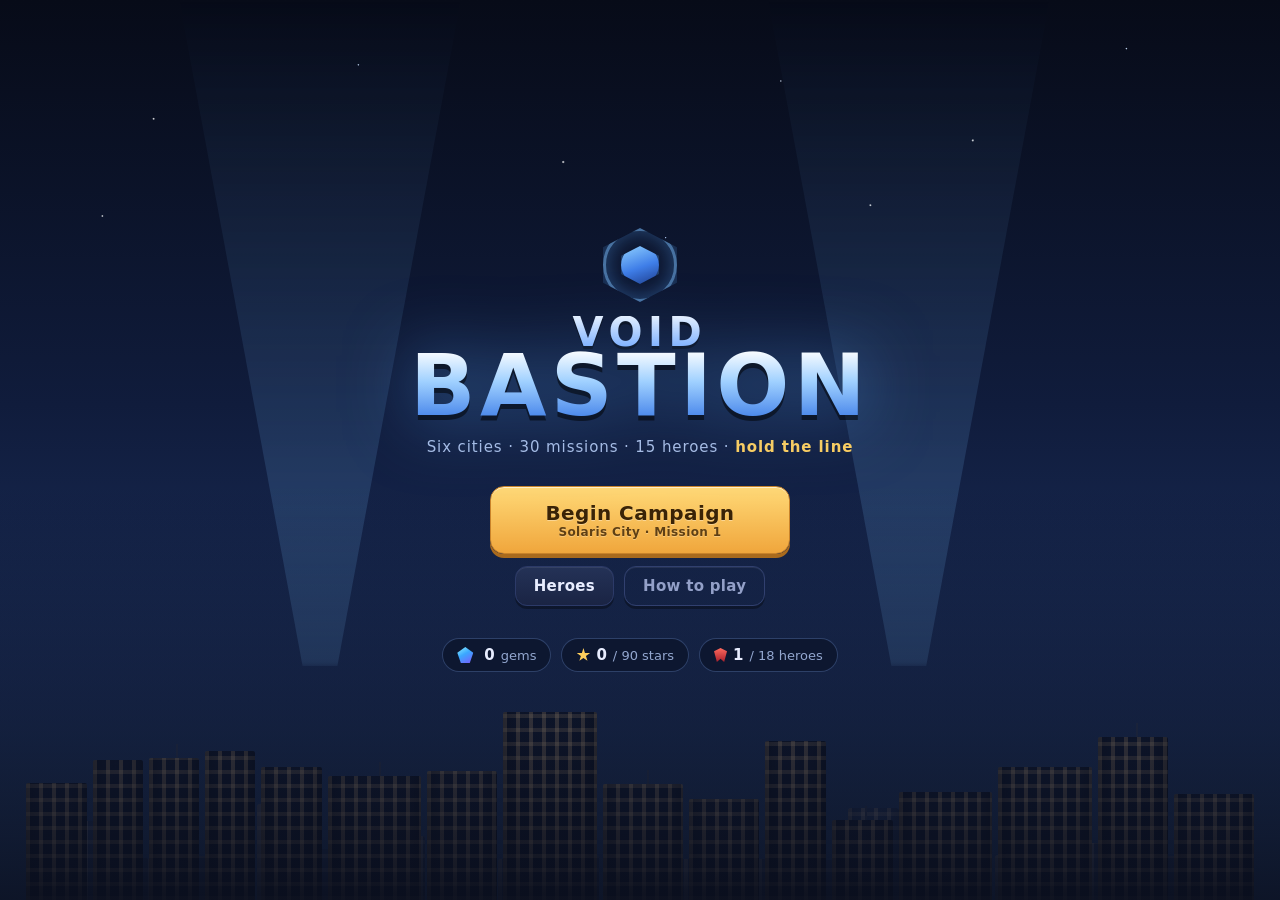
==== commit f0d20e48: "Rebalance the campaign, gate ultimates behind upgrades, add case openings The opening cities were a " ====
--- a/index.html
+++ b/index.html
@@ -2,7 +2,9 @@
 <html lang="en">
 <head>
 <meta charset="utf-8" />
-<meta name="viewport" content="width=device-width, initial-scale=1" />
+<meta name="viewport" content="width=device-width, initial-scale=1, maximum-scale=1, user-scalable=no, viewport-fit=cover" />
+<meta name="mobile-web-app-capable" content="yes" />
+<meta name="apple-mobile-web-app-status-bar-style" content="black-translucent" />
 <title>Void Bastion — Hero Collector Demo</title>
 <link rel="preconnect" href="https://fonts.googleapis.com">
 <link rel="stylesheet" href="css/styles.css" />
@@ -41,6 +43,13 @@
       </div>
     </div>
 
+    <div class="install-card" id="install-card" hidden>
+      <button class="install-x" id="install-x" aria-label="Dismiss">&times;</button>
+      <b id="install-title">Play it full screen</b>
+      <p id="install-body">Install it to your home screen and it opens like an app — no browser bars, and it works offline.</p>
+      <button class="btn btn-primary small" id="install-go" hidden>Install</button>
+    </div>
+
     <div class="menu-foot">
       <span class="stat-chip"><i class="gem"></i><b id="menu-gems">0</b><span>gems</span></span>
       <span class="stat-chip"><i class="ico-star"></i><b id="menu-stars">0</b><span>/ <span id="menu-stars-max">90</span> stars</span></span>
@@ -61,16 +70,10 @@
     <div class="hero-cards" id="hero-cards"><!-- built by JS --></div>
 
     <div class="crate-panel">
-      <div class="crate-visual" id="crate-visual">
-        <div class="crate">
-          <div class="crate-lid"></div>
-          <div class="crate-body"><span class="crate-star">★</span></div>
-        </div>
-      </div>
-      <h3>Hero Crate</h3>
-      <p class="muted">Contains one hero. Duplicates convert to <b>75</b> gems.</p>
-      <button class="btn btn-primary" id="btn-open-crate">Open Crate &mdash; 150 <i class="gem sm"></i></button>
-      <p class="crate-note" id="crate-note">Earn gems by clearing rounds.</p>
+      <h3>Cases</h3>
+      <p class="muted">Stars are what pay for these. Duplicates convert to gems.</p>
+      <div class="crate-list" id="crate-list"><!-- built by JS --></div>
+      <p class="crate-note" id="crate-note">Earn gems by taking stars.</p>
     </div>
   </div>
 </section>
@@ -107,6 +110,9 @@
         <div class="hud-item cash"><i class="ico-coin"></i><span id="hud-cash">650</span></div>
         <div class="hud-item round"><span class="lbl">ROUND</span><span id="hud-round">0/6</span></div>
         <div class="hud-item mission"><span class="lbl" id="hud-level">LEVEL 1</span><span id="hud-map">Sentry Ridge</span></div>
+        <button class="btn small ghost hud-full" id="btn-fullscreen" hidden aria-label="Full screen">
+          <i class="ico-expand"></i>
+        </button>
         <button class="btn small ghost hud-quit" id="btn-quit">Quit</button>
       </div>
 
@@ -117,6 +123,11 @@
     </div>
 
     <aside class="sidebar">
+      <div class="rotate-hint" id="rotate-hint" hidden>
+        <span class="rot-icon"></span>
+        <span>Turn sideways for a bigger battlefield</span>
+        <button class="rot-x" id="rotate-hint-x" aria-label="Dismiss">&times;</button>
+      </div>
       <div class="shop-section">
         <h4>Towers</h4>
         <div class="shop-grid" id="shop-towers"></div>
@@ -161,6 +172,7 @@
     <div class="res-stars" id="res-stars" hidden><span></span><span></span><span></span></div>
     <p id="res-sub">You defended the bastion.</p>
     <div class="reward-row"><i class="gem"></i><span id="res-gems">+0</span> gems earned</div>
+    <div class="res-gem-note" id="res-gem-note" hidden></div>
     <div class="result-actions">
       <button class="btn btn-primary" id="btn-res-again">Play again</button>
       <button class="btn" id="btn-res-menu">Menu</button>
@@ -169,20 +181,28 @@
 </div>
 
 <div class="overlay" id="overlay-crate" hidden>
-  <div class="crate-stage" id="crate-stage">
-    <div class="rays"></div>
-    <div class="crate big" id="crate-anim">
-      <div class="crate-lid"></div>
-      <div class="crate-body"><span class="crate-star">★</span></div>
-    </div>
-    <div class="reveal-card" id="reveal-card">
-      <div class="reveal-inner">
-        <div class="reveal-art" id="reveal-art"></div>
-        <div class="reveal-name" id="reveal-name">Hero</div>
-        <div class="reveal-role" id="reveal-role">role</div>
-        <div class="reveal-tag" id="reveal-tag">NEW HERO</div>
-      </div>
-    </div>
+  <div class="case-stage" id="case-stage">
+    <div class="case-head">
+      <b id="case-name">Field Case</b>
+      <span id="case-odds"></span>
+    </div>
+
+    <div class="reel-frame">
+      <div class="reel-marker"></div>
+      <div class="reel-fade left"></div>
+      <div class="reel-fade right"></div>
+      <div class="reel" id="reel"><!-- built by JS --></div>
+    </div>
+
+    <div class="case-result" id="case-result" hidden>
+      <div class="case-hero" id="case-hero"></div>
+      <div class="case-info">
+        <span class="case-rarity" id="case-rarity">Rare</span>
+        <b id="case-hero-name">Hero</b>
+        <span class="case-tag" id="case-tag">NEW HERO</span>
+      </div>
+    </div>
+
     <button class="btn btn-primary crate-continue" id="btn-crate-continue" hidden>Continue</button>
   </div>
 </div>
@@ -194,7 +214,11 @@
       <li>Pick a tower or hero from the right panel, then click the grass to place it. You can't build on the track.</li>
       <li>Press <b>Start Round</b> to send in the legion. Clear every round to finish the level.</li>
       <li>Every trooper that reaches the bastion costs you lives. Kills earn cash for more towers.</li>
-      <li>You may deploy only <b>2 heroes per mission</b> — choose them to suit the map.</li>
+      <li>Hero slots grow with the campaign: <b>one</b> in the first city, <b>two</b> in the second,
+          <b>three</b> from the third on. Towers are the backbone; heroes are support.</li>
+      <li>A hero's ultimate only unlocks once it is <b>fully upgraded</b>, and most get a single use
+          per round. Lighter kits like Streak and Nocturne unlock earlier and get two.</li>
+      <li>Later missions open a <b>second road</b> — the legion arrives from two directions at once.</li>
       <li>Click a placed unit to <b>upgrade</b> or <b>sell</b> it.</li>
       <li>Clearing rounds earns <b>gems</b>. Spend 150 gems on a crate to unlock the other heroes.</li>
       <li><b>Verdant</b>, <b>Streak</b> and <b>Paragon</b> have clickable ultimates — click them on the
--- a/css/styles.css
+++ b/css/styles.css
@@ -17,6 +17,8 @@
 }
 
 *{box-sizing:border-box}
+/* class rules like .btn-ult{display:flex} otherwise beat the UA's [hidden] */
+[hidden]{display:none !important}
 html,body{height:100%}
 body{
   margin:0;
@@ -544,6 +546,16 @@
   background:rgba(6,10,22,.78); backdrop-filter:blur(6px);
   display:flex; align-items:center; justify-content:center;
   animation:fade .25s ease;
+  /* a short landscape phone must still be able to reach the buttons */
+  overflow-y:auto; -webkit-overflow-scrolling:touch;
+  padding:max(12px, env(safe-area-inset-top)) 12px max(12px, env(safe-area-inset-bottom));
+}
+.result-card,.help-card{
+  max-height:calc(100vh - 28px);
+  overflow-y:auto;
+}
+@supports (height: 100dvh){
+  .result-card,.help-card{max-height:calc(100dvh - 28px)}
 }
 .overlay[hidden]{display:none}
 @keyframes fade{from{opacity:0}to{opacity:1}}
@@ -559,7 +571,8 @@
   background:linear-gradient(#ffe08a,#f08c2e); -webkit-background-clip:text; background-clip:text; color:transparent}
 .result-card.defeat h2{background:linear-gradient(#ffb3bd,#e2405a); -webkit-background-clip:text; background-clip:text}
 .result-card p{color:var(--muted); margin:0 0 18px}
-.reward-row{font-weight:800; margin-bottom:22px; font-size:17px}
+.reward-row{font-weight:800; margin-bottom:6px; font-size:17px}
+.res-gem-note{margin-bottom:18px; font-size:12px; color:var(--muted); font-weight:700}
 .result-actions{display:flex; gap:10px; justify-content:center}
 
 .help-card{text-align:left}
@@ -568,7 +581,8 @@
 .help-card .btn{display:block; margin:18px auto 0}
 
 /* crate opening */
-.crate-stage{position:relative; display:grid; place-items:center; width:min(560px,92vw); height:520px}
+.crate-stage{position:relative; display:grid; place-items:center;
+  width:min(560px,92vw); height:min(520px, calc(100vh - 40px)); min-height:340px}
 .rays{
   position:absolute; width:640px; height:640px; opacity:0;
   background:repeating-conic-gradient(from 0deg, rgba(255,255,255,.42) 0deg 5deg, transparent 5deg 22deg);
@@ -643,3 +657,336 @@
   .sidebar{width:230px; flex-basis:230px}
   .shop-grid{grid-template-columns:1fr}
 }
+
+/* fullscreen toggle + install prompt */
+.ico-expand{
+  width:14px; height:14px; display:block;
+  border:2px solid currentColor; border-radius:2px;
+  clip-path:polygon(0 0,42% 0,42% 18%,18% 18%,18% 42%,0 42%,
+                    58% 0,100% 0,100% 42%,82% 42%,82% 18%,58% 18%,
+                    0 58%,18% 58%,18% 82%,42% 82%,42% 100%,0 100%,
+                    82% 58%,100% 58%,100% 100%,58% 100%,58% 82%,82% 82%);
+}
+.hud-full{margin-left:auto}
+.hud-full + .hud-quit{margin-left:8px}
+
+.install-card{
+  position:relative; max-width:min(420px,88vw); margin:0 auto 18px;
+  padding:14px 38px 14px 16px; border-radius:14px; text-align:left;
+  background:rgba(12,20,42,.82); border:1px solid rgba(120,160,230,.32);
+  backdrop-filter:blur(6px); box-shadow:var(--shadow);
+}
+.install-card b{display:block; font-size:14px; margin-bottom:3px}
+.install-card p{margin:0; font-size:12.5px; color:var(--muted); line-height:1.5}
+.install-card .btn{margin-top:10px}
+.install-card kbd{
+  display:inline-block; padding:1px 6px; border-radius:6px; font:inherit; font-size:11.5px;
+  background:rgba(255,255,255,.12); color:#e8edff; border:1px solid rgba(255,255,255,.18);
+}
+.install-x{
+  position:absolute; top:6px; right:6px; width:34px; height:34px;
+  appearance:none; background:none; border:0; color:var(--muted);
+  font-size:19px; line-height:1; cursor:pointer;
+}
+
+/* ============================================================
+   TOUCH + PHONE LAYOUT
+   The desktop build is a canvas beside a 322px sidebar, which
+   leaves a phone with almost no battlefield. On small screens the
+   sidebar becomes a dock instead: horizontal shop rails under the
+   map in portrait, a compact icon rail beside it in landscape.
+   ============================================================ */
+
+/* stop the page itself behaving like a scrollable document */
+html, body{
+  overscroll-behavior:none;
+  -webkit-tap-highlight-color:transparent;
+  -webkit-text-size-adjust:100%;
+}
+body{ user-select:none; -webkit-user-select:none; }
+.btn, .shop-item, .level-card, .chapter-card, .hero-card{ touch-action:manipulation; }
+
+/* keep chrome clear of the notch and the home indicator */
+.hud{ padding-left:env(safe-area-inset-left); padding-right:env(safe-area-inset-right); }
+#screen-menu .menu-inner,
+#screen-chapters, #screen-levels, #screen-collection{
+  padding-left:max(16px, env(safe-area-inset-left));
+  padding-right:max(16px, env(safe-area-inset-right));
+}
+
+/* the rotate nudge */
+.rotate-hint{
+  display:flex; align-items:center; gap:9px;
+  padding:7px 10px; border-radius:10px;
+  background:rgba(20,30,60,.7); border:1px solid var(--line);
+  color:#c3cdf0; font-size:11.5px; font-weight:700;
+  flex:0 0 auto;
+}
+.rotate-hint span:nth-child(2){flex:1; min-width:0}
+.rotate-hint[hidden]{display:none}
+.rot-icon{
+  width:14px; height:20px; border:2px solid #9fc4ff; border-radius:3px;
+  animation:rotTip 2.4s ease-in-out infinite;
+}
+@keyframes rotTip{0%,55%{transform:rotate(0)}75%,100%{transform:rotate(90deg)}}
+.rot-x{
+  appearance:none; background:none; border:0; color:var(--muted);
+  font-size:17px; line-height:1; padding:0 2px; cursor:pointer;
+}
+
+/* ---------- narrow screens, portrait: stack the whole thing ---------- */
+@media (max-width:900px) and (orientation:portrait){
+  .game-wrap{flex-direction:column}
+
+  .stage{flex:0 0 auto; padding:6px 6px 0; min-height:0}
+  .hud{gap:6px; margin-bottom:6px; flex-wrap:wrap}
+  .hud-item{padding:5px 10px; font-size:14px; border-radius:10px}
+  .hud-item .lbl{font-size:9px; letter-spacing:.1em}
+  .hud-item.mission{padding:4px 10px}
+  .hud-item.mission span:last-child{font-size:11px}
+  .canvas-holder{flex:0 0 auto}
+  canvas#game{border-radius:12px; border-width:1px}
+
+  /* the sidebar becomes a bottom dock */
+  .sidebar{
+    width:100%; flex:1 1 auto; min-height:0;
+    border-left:none; border-top:1px solid var(--line);
+    padding:8px 8px calc(6px + env(safe-area-inset-bottom));
+    gap:8px; overflow:hidden;
+    display:flex; flex-direction:column;
+  }
+  .shop-section{min-height:0}
+  .shop-section h4{margin-bottom:5px; font-size:10px}
+  /* rails you swipe sideways */
+  .shop-grid, .shop-grid.heroes{
+    display:flex; gap:8px; overflow-x:auto; overflow-y:hidden;
+    padding-bottom:4px; scroll-snap-type:x proximity;
+    -webkit-overflow-scrolling:touch;
+  }
+  .shop-grid::-webkit-scrollbar{height:4px}
+  .shop-grid::-webkit-scrollbar-thumb{background:#2e3c6e; border-radius:2px}
+  .shop-item{
+    flex:0 0 auto; width:156px; scroll-snap-align:start;
+    padding:9px; min-height:58px;
+  }
+  .shop-item canvas{width:42px; height:42px}
+  .shop-item .si-name{font-size:13.5px}
+  .shop-item .si-cost,.shop-item .si-lock{font-size:12px}
+  /* spread the rails through the dock instead of stacking them at the top */
+  .sidebar{justify-content:flex-start; gap:12px}
+  .shop-section:last-of-type{margin-bottom:2px}
+
+  /* selected unit slides up as a sheet above the dock */
+  .inspect{
+    position:fixed; left:8px; right:8px;
+    bottom:calc(70px + env(safe-area-inset-bottom));
+    z-index:6; padding:12px;
+    background:rgba(12,19,40,.97); backdrop-filter:blur(8px);
+    box-shadow:0 -8px 30px rgba(0,0,0,.5);
+    animation:sheetUp .2s ease;
+  }
+  @keyframes sheetUp{from{transform:translateY(14px); opacity:0}to{transform:none; opacity:1}}
+  .inspect-actions .btn, .btn-ult{min-height:42px}
+
+  /* the action bar is pinned to the bottom of the screen */
+  .sidebar-foot{
+    position:fixed; left:0; right:0; bottom:0; margin:0; z-index:7;
+    padding:8px 10px calc(8px + env(safe-area-inset-bottom));
+    background:linear-gradient(180deg, rgba(16,24,51,.86), #101833 40%);
+    border-top:1px solid var(--line);
+    backdrop-filter:blur(6px);
+  }
+  .btn-go{min-height:50px}
+  .btn.speed{flex:0 0 66px; min-height:50px}
+  /* leave room for the pinned bar */
+  .sidebar{padding-bottom:76px}
+}
+
+/* ---------- landscape phones: compact icon rail beside the map ---------- */
+@media (max-height:560px) and (orientation:landscape){
+  .stage{padding:6px 4px 6px 8px}
+  .hud{gap:6px; margin-bottom:5px}
+  .hud-item{padding:4px 10px; font-size:13px}
+  .hud-item .lbl{font-size:9px}
+  .hud-item.mission{display:none}
+  canvas#game{border-radius:10px; border-width:1px}
+
+  .sidebar{
+    width:132px; flex:0 0 132px; gap:6px;
+    padding:6px 6px calc(4px + env(safe-area-inset-bottom));
+  }
+  .shop-section h4{font-size:9px; letter-spacing:.1em; margin-bottom:4px}
+  .shop-section h4 .hint{display:none}
+  .shop-grid{gap:5px}
+  .shop-item{padding:5px; gap:6px; min-height:40px}
+  .shop-item canvas{width:30px; height:30px}
+  .shop-item .si-name{font-size:10.5px; letter-spacing:-.01em}
+  .shop-item .si-cost,.shop-item .si-lock{font-size:9.5px}
+  .sidebar{width:142px; flex-basis:142px}
+  .inspect{padding:8px; font-size:11px}
+  .inspect-stats{grid-template-columns:1fr; gap:2px; font-size:10px}
+  .btn-ult{font-size:11px; padding:6px 8px}
+  .inspect-actions .btn{font-size:11px; padding:6px 6px}
+  .go-label{font-size:13px}
+  .go-sub{display:none}
+  .btn.speed{flex:0 0 44px; font-size:13px}
+}
+
+@media (max-height:560px) and (orientation:landscape){
+  .result-card,.help-card{padding:18px 22px; border-radius:16px}
+  .result-card h2{font-size:26px; margin-bottom:2px}
+  .help-card h2{font-size:20px}
+  .help-card ol{font-size:12px; line-height:1.45; margin:8px 0}
+  .res-stars span{width:26px; height:26px}
+  .reward-row{margin-bottom:12px; font-size:14px}
+  .crate-stage{height:calc(100vh - 24px); min-height:0}
+  .reveal-card{width:200px; height:min(300px, calc(100vh - 90px))}
+  .reveal-art{width:110px; height:110px}
+  .reveal-art canvas{width:110px; height:110px}
+  .reveal-name{font-size:20px}
+  .crate.big{width:120px; height:100px}
+}
+
+/* ---------- type + card scaling on small screens ---------- */
+@media (max-width:640px){
+  .logo-top{font-size:clamp(22px,7vw,40px)}
+  .logo-bot{font-size:clamp(44px,15vw,86px)}
+  .tagline{font-size:12.5px; margin:12px 0 22px}
+  .crest{width:56px; height:56px}
+  .menu-buttons .btn-primary{min-width:min(300px,86vw)}
+  .menu-foot{gap:7px}
+  .stat-chip{font-size:11.5px; padding:6px 11px}
+
+  .sub-head{gap:10px; margin-bottom:16px; flex-wrap:wrap}
+  .sub-head h2{font-size:20px}
+  .progress-chip,.gem-chip{font-size:12px; padding:6px 11px}
+
+  .chapter-grid{grid-template-columns:1fr; gap:12px}
+  .chapter-card{padding:16px; border-radius:16px}
+  .chapter-card .ch-name{font-size:20px}
+  .level-grid{grid-template-columns:repeat(auto-fill,minmax(150px,1fr)); gap:10px}
+  .level-card{padding:12px}
+  .level-card .lv-name{font-size:15px}
+
+  .hero-cards{gap:12px}
+  .hero-card{width:min(260px,88vw)}
+  .crate-panel{width:min(300px,88vw)}
+
+  .result-card,.help-card{padding:24px 20px; border-radius:18px}
+  .result-card h2{font-size:30px}
+  .help-card ol{font-size:13px; padding-left:18px}
+  .reveal-card{width:min(240px,72vw); height:min(340px,52vh)}
+}
+
+/* thumb-sized hit areas on touch */
+@media (hover:none){
+  .btn.small{min-height:40px; padding:9px 14px}
+  .hud-quit{min-height:40px; padding:9px 16px}
+  .rot-x{min-width:40px; min-height:40px; font-size:20px; margin:-10px -6px -10px 0}
+  [data-back], #btn-back-chapters{min-height:42px}
+}
+
+/* on a touch device the hover lift just leaves cards stuck mid-animation */
+@media (hover:none){
+  .hero-card:hover,.level-card:hover:not(.locked),.chapter-card:hover:not(.locked){transform:none}
+  .shop-item:hover{transform:none}
+  .btn:hover{filter:none}
+}
+
+/* ============ CASE OPENING ============ */
+.case-stage{
+  position:relative; width:min(760px,94vw);
+  display:flex; flex-direction:column; align-items:center; gap:16px;
+}
+/* the old ceremony pinned this to the bottom; here it belongs in the flow */
+.case-stage .crate-continue{position:static; margin-top:2px}
+.case-head{text-align:center}
+.case-head b{display:block; font-size:22px; letter-spacing:.04em}
+.case-head span{font-size:12px; color:var(--muted)}
+
+.reel-frame{
+  position:relative; width:100%; height:132px; overflow:hidden;
+  border-radius:14px; border:1px solid var(--line);
+  background:linear-gradient(180deg,#141d3a,#0d1226);
+  box-shadow:inset 0 0 40px rgba(0,0,0,.6);
+}
+.reel{display:flex; gap:8px; padding:10px; will-change:transform}
+.reel-item{
+  position:relative; flex:0 0 auto; width:104px; height:112px;
+  border-radius:10px; overflow:hidden;
+  background:linear-gradient(180deg,#212c50,#161e3a);
+  border:1px solid #2b3866;
+  display:flex; align-items:center; justify-content:center;
+}
+/* the rarity stripe is what you actually read as the reel flies past */
+.reel-item::after{
+  content:""; position:absolute; left:0; right:0; bottom:0; height:5px;
+  background:var(--r,#5b8dd6); box-shadow:0 0 12px var(--r,#5b8dd6);
+}
+.reel-item::before{
+  content:""; position:absolute; inset:auto 0 0 0; height:52%;
+  background:linear-gradient(to top, var(--r,#5b8dd6), transparent);
+  opacity:.22;
+}
+.reel-item canvas{position:relative; z-index:1}
+
+.reel-marker{
+  position:absolute; left:50%; top:0; bottom:0; width:3px; margin-left:-1.5px;
+  background:linear-gradient(180deg,#fff,#ffcf5c); z-index:3;
+  box-shadow:0 0 16px rgba(255,207,92,.9);
+}
+.reel-marker::before,.reel-marker::after{
+  content:""; position:absolute; left:50%; transform:translateX(-50%);
+  border-left:7px solid transparent; border-right:7px solid transparent;
+}
+.reel-marker::before{top:-1px; border-top:9px solid #ffcf5c}
+.reel-marker::after{bottom:-1px; border-bottom:9px solid #ffcf5c}
+.reel-fade{position:absolute; top:0; bottom:0; width:90px; z-index:2; pointer-events:none}
+.reel-fade.left{left:0; background:linear-gradient(90deg,#0d1226,transparent)}
+.reel-fade.right{right:0; background:linear-gradient(270deg,#0d1226,transparent)}
+
+.case-result{
+  display:flex; align-items:center; gap:16px;
+  padding:14px 22px 14px 14px; border-radius:16px;
+  background:linear-gradient(180deg,#212c50,#141c38);
+  border:2px solid var(--r,#5b8dd6);
+  box-shadow:0 0 34px var(--r,#5b8dd6);
+  animation:casePop .4s cubic-bezier(.2,1.4,.4,1);
+}
+.case-result[hidden]{display:none}
+@keyframes casePop{from{transform:scale(.85); opacity:0}to{transform:scale(1); opacity:1}}
+.case-info{display:flex; flex-direction:column; gap:3px}
+.case-rarity{
+  font-size:11px; font-weight:900; letter-spacing:.16em; color:var(--r,#5b8dd6);
+}
+.case-info b{font-size:24px}
+.case-tag{
+  align-self:flex-start; margin-top:4px; font-size:11px; font-weight:900; letter-spacing:.12em;
+  padding:4px 10px; border-radius:999px; background:var(--r,#5b8dd6); color:#0b1020;
+}
+
+/* the case buttons on the collection screen */
+.crate-list{display:flex; flex-direction:column; gap:10px; margin-bottom:12px}
+.case-btn{
+  position:relative; text-align:left; padding:12px 14px; border-radius:14px;
+  border:1px solid var(--line); cursor:pointer; color:var(--txt);
+  background:linear-gradient(180deg,#212c50,#161e3a);
+  display:flex; flex-direction:column; gap:3px;
+  transition:transform .12s ease, border-color .12s ease;
+}
+.case-btn:hover:not(:disabled){transform:translateY(-2px); border-color:var(--c)}
+.case-btn:disabled{opacity:.5; cursor:not-allowed}
+.case-btn .cb-top{display:flex; justify-content:space-between; align-items:baseline; gap:8px}
+.case-btn .cb-name{font-size:15px; font-weight:900; color:var(--c)}
+.case-btn .cb-cost{font-size:14px; font-weight:900; color:var(--gold)}
+.case-btn .cb-blurb{font-size:11.5px; color:var(--muted); line-height:1.4}
+.case-btn .cb-odds{display:flex; gap:6px; margin-top:5px}
+.case-btn .cb-odds i{
+  flex:1; height:5px; border-radius:999px; background:var(--o);
+}
+@media (max-width:640px){
+  .reel-frame{height:112px}
+  .reel-item{width:84px; height:92px}
+  .case-info b{font-size:19px}
+  .case-head b{font-size:18px}
+}
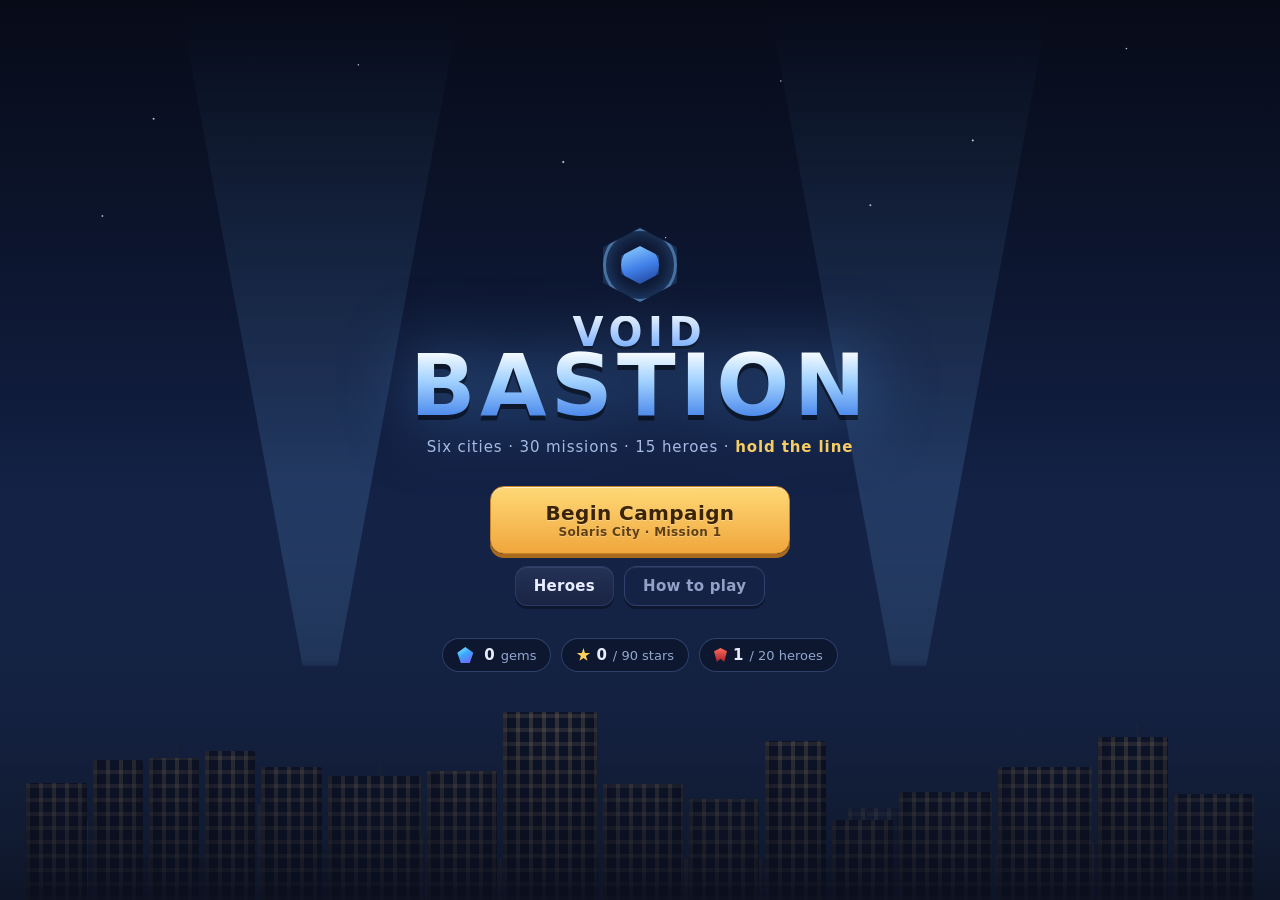
==== commit 80b68511: "Add a pre-game loadout screen, ramping round payouts and 4 more units Turn-13 pass over the campaign" ====
--- a/index.html
+++ b/index.html
@@ -99,6 +99,21 @@
   </header>
   <p class="chapter-blurb" id="lvl-blurb"></p>
   <div class="level-grid" id="level-grid"><!-- built by JS --></div>
+</section>
+
+<!-- ===================== LOADOUT ===================== -->
+<section class="screen" id="screen-loadout">
+  <header class="sub-head">
+    <button class="btn small" id="btn-loadout-back">&larr; Missions</button>
+    <h2 id="lo-title">Choose your squad</h2>
+    <span class="progress-chip" id="lo-count">0 / 1 picked</span>
+  </header>
+  <p class="chapter-blurb" id="lo-sub"></p>
+  <div class="loadout-grid" id="loadout-grid"><!-- built by JS --></div>
+  <div class="loadout-bar">
+    <div class="loadout-picked" id="lo-picked"></div>
+    <button class="btn btn-primary big" id="btn-deploy">Deploy</button>
+  </div>
 </section>
 
 <!-- ===================== GAME ===================== -->
@@ -211,22 +226,29 @@
   <div class="help-card">
     <h2>How to play</h2>
     <ol>
-      <li>Pick a tower or hero from the right panel, then click the grass to place it. You can't build on the track.</li>
-      <li>Press <b>Start Round</b> to send in the legion. Clear every round to finish the level.</li>
-      <li>Every trooper that reaches the bastion costs you lives. Kills earn cash for more towers.</li>
+      <li>Every mission starts on the <b>squad screen</b>: pick which heroes you're taking before you
+          deploy. Only the ones you choose show up in the shop, so the map screen stays readable.</li>
+      <li>Pick a unit or hero from the right panel, then click the ground to place it. You can't build on the road.</li>
+      <li>Press <b>Start Round</b> to send in the legion. Clear every round to finish the mission.</li>
+      <li>Every trooper that reaches the bastion costs you lives. Kills earn cash — and <b>every round
+          you clear pays a bonus that grows as the mission goes on</b>, so the late rounds are where
+          the big upgrades get paid for.</li>
       <li>Hero slots grow with the campaign: <b>one</b> in the first city, <b>two</b> in the second,
-          <b>three</b> from the third on. Towers are the backbone; heroes are support.</li>
+          <b>three</b> from the third on. Units are the backbone; heroes are support.</li>
       <li>A hero's ultimate only unlocks once it is <b>fully upgraded</b>, and most get a single use
           per round. Lighter kits like Streak and Nocturne unlock earlier and get two.</li>
-      <li>Later missions open a <b>second road</b> — the legion arrives from two directions at once.</li>
-      <li>Click a placed unit to <b>upgrade</b> or <b>sell</b> it.</li>
-      <li>Clearing rounds earns <b>gems</b>. Spend 150 gems on a crate to unlock the other heroes.</li>
-      <li><b>Verdant</b>, <b>Streak</b> and <b>Paragon</b> have clickable ultimates — click them on the
-          map to fire. Each gets 1 use per round, 2 once upgraded, and 3 at max level.</li>
-      <li>From level 3 the legion sends <b>counter escorts</b>: some suppress heroes that carry a
-          matching tag while they're nearby, others are flatly immune to a damage type. Check the
-          level card before you pick your two heroes — and remember towers are never affected.</li>
-      <li>Beat all <b>10 levels</b> across four maps to finish the campaign.</li>
+      <li>The <b>Relay Mast</b> builds nothing of its own — it widens the range and speeds up the fire
+          of every unit standing inside its ring.</li>
+      <li>Click a placed unit to <b>upgrade</b> or <b>sell</b> it. Upgrades are flat: <b>500 / 1500</b>
+          for a unit, <b>1000 / 2500</b> for a hero.</li>
+      <li>Stars pay <b>gems</b>, and a whole city taken at 3★ pays a bounty. Spend gems on cases to
+          unlock the rest of the roster.</li>
+      <li>Most heroes have a clickable ultimate — click them on the map, or press <b>Q</b>, to fire.</li>
+      <li>From mission 3 the legion sends <b>counter escorts</b>: some suppress heroes that carry a
+          matching tag while they're nearby, others are flatly immune to a damage type. The squad
+          screen marks the tags an escort shuts down in red — and units are never affected.</li>
+      <li>Take all three stars on every mission in a city to open the next one. <b>Six cities,
+          30 missions.</b></li>
     </ol>
     <button class="btn btn-primary" id="btn-help-close">Got it</button>
   </div>
--- a/css/styles.css
+++ b/css/styles.css
@@ -393,6 +393,63 @@
 .res-stars span:nth-child(2).show{animation-delay:.16s}
 .res-stars span:nth-child(3).show{animation-delay:.32s}
 @keyframes starPop{to{transform:scale(1); opacity:1}}
+
+/* ============ LOADOUT ============ */
+#screen-loadout{flex-direction:column; padding:22px 30px 0; overflow:hidden}
+.loadout-grid{
+  flex:1; min-height:0; overflow-y:auto;
+  display:grid; grid-template-columns:repeat(auto-fill,minmax(148px,1fr));
+  gap:12px; align-content:start; padding-bottom:16px;
+}
+.lo-card{
+  position:relative; text-align:left; cursor:pointer; color:var(--txt);
+  padding:10px; border-radius:14px; border:1px solid var(--line);
+  background:linear-gradient(180deg,var(--panel2),var(--panel));
+  display:flex; flex-direction:column; align-items:center; gap:2px;
+  transition:transform .12s ease, border-color .12s ease;
+}
+.lo-card:hover:not(.locked){transform:translateY(-3px)}
+.lo-card.picked{border-color:var(--r); box-shadow:0 0 0 2px var(--r), 0 0 22px -6px var(--r)}
+.lo-card.locked{opacity:.35; cursor:not-allowed; filter:grayscale(.8)}
+.lo-card.full:not(.picked){opacity:.45}
+.lo-card canvas{margin-top:2px}
+.lo-card .lo-name{font-size:13.5px; font-weight:900}
+.lo-card .lo-role{font-size:10.5px; color:var(--muted); text-align:center}
+.lo-card .lo-ult{
+  font-size:10px; font-weight:800; letter-spacing:.03em; margin-top:4px;
+  color:var(--r); opacity:.9; text-align:center;
+}
+.lo-card .lo-tags{display:flex; gap:4px; flex-wrap:wrap; justify-content:center; margin-top:5px}
+.lo-card .lo-tags span{
+  font-size:9px; font-weight:800; letter-spacing:.06em; text-transform:uppercase;
+  padding:2px 6px; border-radius:999px; background:rgba(255,255,255,.1); color:#c3cdf0;
+}
+.lo-card .lo-rar{
+  position:absolute; top:6px; left:6px; width:8px; height:8px; border-radius:2px;
+  background:var(--r); box-shadow:0 0 8px var(--r);
+}
+.lo-card .lo-tick{
+  position:absolute; top:5px; right:7px; font-size:13px; font-weight:900; color:var(--r);
+}
+.loadout-bar{
+  display:flex; align-items:center; gap:14px; padding:12px 0 max(14px,env(safe-area-inset-bottom));
+  border-top:1px solid var(--line);
+}
+.loadout-picked{flex:1; display:flex; gap:8px; min-height:44px; align-items:center; flex-wrap:wrap}
+.loadout-slot{
+  display:flex; align-items:center; gap:7px; padding:5px 12px 5px 6px; border-radius:999px;
+  background:rgba(255,255,255,.07); border:1px solid var(--line); font-size:12.5px; font-weight:800;
+}
+.loadout-slot.empty{color:var(--muted); font-weight:700; padding-left:14px; border-style:dashed}
+@media (max-width:640px){
+  #screen-loadout{padding:16px 14px 0}
+  .loadout-grid{grid-template-columns:repeat(auto-fill,minmax(108px,1fr)); gap:8px}
+  .lo-card{padding:7px}
+  .lo-card .lo-name{font-size:12px}
+  .lo-card .lo-tags{display:none}
+  .loadout-bar{flex-direction:column; align-items:stretch; gap:8px}
+  .loadout-bar .btn{width:100%}
+}
 
 /* ============ GAME ============ */
 #screen-game{flex-direction:column}
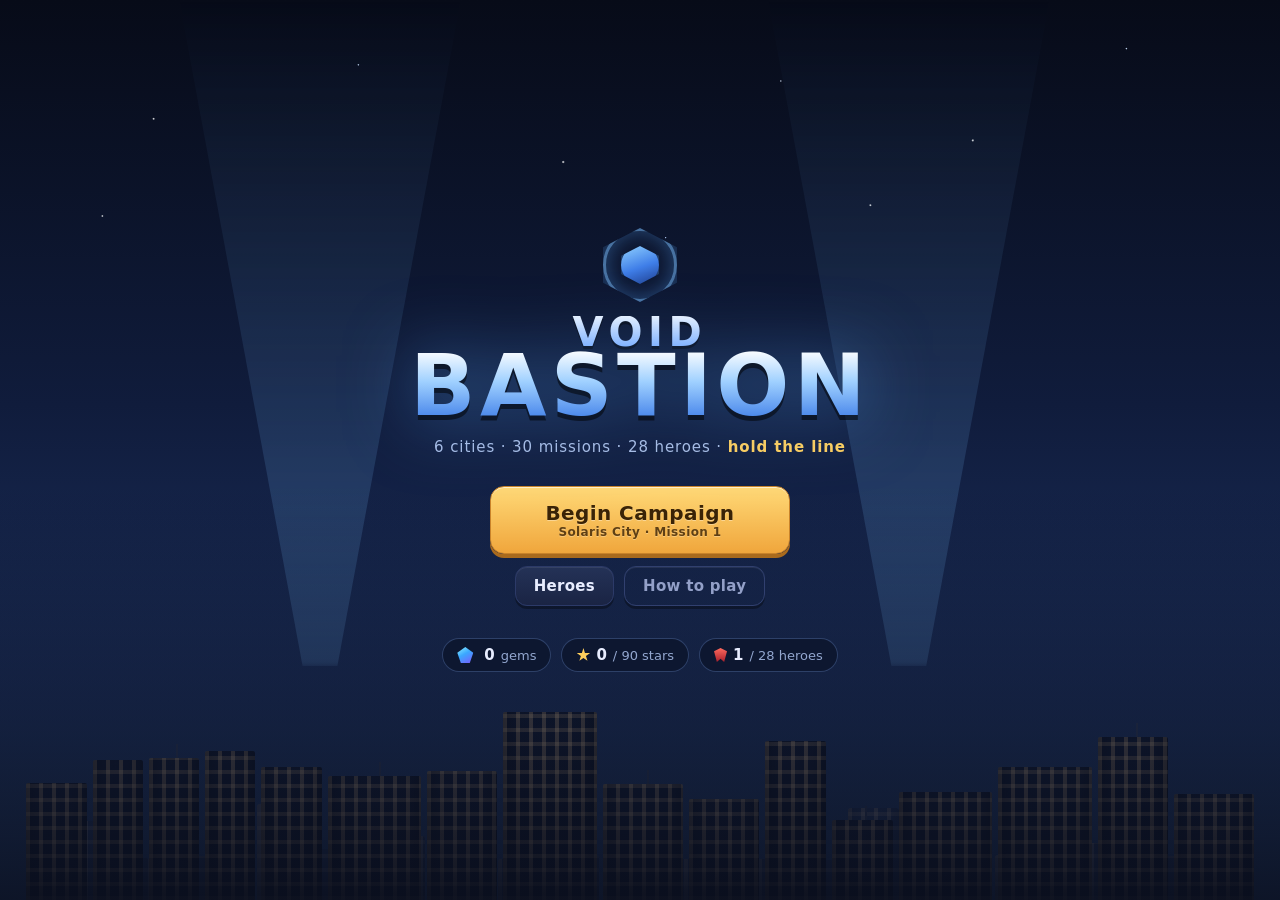
==== commit be39f238: "Expand the roster to 28 and give it two systems: synergies and mastery The roster was a list. It is " ====
--- a/index.html
+++ b/index.html
@@ -30,7 +30,7 @@
       <span class="logo-top">VOID</span>
       <span class="logo-bot">BASTION</span>
     </h1>
-    <p class="tagline">Six cities &middot; 30 missions &middot; 15 heroes &middot; <em>hold the line</em></p>
+    <p class="tagline" id="menu-tagline">Six cities &middot; 30 missions &middot; 28 heroes &middot; <em>hold the line</em></p>
 
     <div class="menu-buttons">
       <button class="btn btn-primary big" id="btn-play">
@@ -53,7 +53,7 @@
     <div class="menu-foot">
       <span class="stat-chip"><i class="gem"></i><b id="menu-gems">0</b><span>gems</span></span>
       <span class="stat-chip"><i class="ico-star"></i><b id="menu-stars">0</b><span>/ <span id="menu-stars-max">90</span> stars</span></span>
-      <span class="stat-chip"><i class="ico-cape"></i><b id="menu-roster">1</b><span>/ <span id="menu-roster-max">15</span> heroes</span></span>
+      <span class="stat-chip"><i class="ico-cape"></i><b id="menu-roster">1</b><span>/ <span id="menu-roster-max">28</span> heroes</span></span>
     </div>
   </div>
 </section>
@@ -109,7 +109,15 @@
     <span class="progress-chip" id="lo-count">0 / 1 picked</span>
   </header>
   <p class="chapter-blurb" id="lo-sub"></p>
-  <div class="loadout-grid" id="loadout-grid"><!-- built by JS --></div>
+  <div class="lo-filters" id="lo-filters"><!-- built by JS --></div>
+  <div class="loadout-body">
+    <div class="loadout-grid" id="loadout-grid"><!-- built by JS --></div>
+    <aside class="synergy-panel">
+      <h4>Squad synergies</h4>
+      <p class="muted syn-hint">Who you bring together changes the run.</p>
+      <div class="syn-list" id="syn-list"><!-- built by JS --></div>
+    </aside>
+  </div>
   <div class="loadout-bar">
     <div class="loadout-picked" id="lo-picked"></div>
     <button class="btn btn-primary big" id="btn-deploy">Deploy</button>
@@ -143,8 +151,9 @@
         <span>Turn sideways for a bigger battlefield</span>
         <button class="rot-x" id="rotate-hint-x" aria-label="Dismiss">&times;</button>
       </div>
+      <div class="syn-strip" id="syn-strip" hidden><!-- built by JS --></div>
       <div class="shop-section">
-        <h4>Towers</h4>
+        <h4>Base units</h4>
         <div class="shop-grid" id="shop-towers"></div>
       </div>
       <div class="shop-section">
@@ -157,6 +166,7 @@
           <b id="ins-name">—</b>
           <span class="lvl" id="ins-level">Lv 1</span>
         </div>
+        <div class="ins-class" id="ins-class" hidden></div>
         <div class="inspect-stats" id="ins-stats"></div>
         <div class="ins-warn" id="ins-warn" hidden></div>
         <button class="btn small btn-ult" id="btn-ult" hidden>
@@ -188,6 +198,8 @@
     <p id="res-sub">You defended the bastion.</p>
     <div class="reward-row"><i class="gem"></i><span id="res-gems">+0</span> gems earned</div>
     <div class="res-gem-note" id="res-gem-note" hidden></div>
+    <div class="res-mastery" id="res-mastery" hidden><!-- built by JS --></div>
+    <div class="res-syn" id="res-syn" hidden><!-- built by JS --></div>
     <div class="result-actions">
       <button class="btn btn-primary" id="btn-res-again">Play again</button>
       <button class="btn" id="btn-res-menu">Menu</button>
@@ -244,6 +256,20 @@
       <li>Stars pay <b>gems</b>, and a whole city taken at 3★ pays a bounty. Spend gems on cases to
           unlock the rest of the roster.</li>
       <li>Most heroes have a clickable ultimate — click them on the map, or press <b>Q</b>, to fire.</li>
+      <li>Every hero has a <b>class</b>. A <b>Vanguard</b> earns its keep every second — heavier
+          hits, faster cycle, a lighter ultimate. A <b>Specialist</b> is quiet on the field and
+          devastating on the button. Every Legendary is an <b>Icon</b> and is good at both. Pair
+          them deliberately.</li>
+      <li>Who you bring <i>together</i> matters: the squad screen lists <b>synergies</b> and lights
+          up the ones your picks have earned — cheaper units, extra ultimate charges, more cash,
+          harder ultimates. Two kinetic heroes shove twice as far; one hero on a map that offered
+          you three is its own reward.</li>
+      <li>Heroes earn <b>mastery</b> for every mission they clear, and keep it between runs. Three
+          ranks: <b>+8% damage</b>, then <b>+10% reach</b>, then <b>an extra ultimate charge</b>.
+          The heroes you actually play become the heroes you rely on.</li>
+      <li>From the third city on, troopers arrive in <b>plating</b> — welded rings you can see
+          around them. Plating has to be stripped before their armour grades start coming off, so
+          late missions need sustained fire, not one big hit.</li>
       <li>From mission 3 the legion sends <b>counter escorts</b>: some suppress heroes that carry a
           matching tag while they're nearby, others are flatly immune to a damage type. The squad
           screen marks the tags an escort shuts down in red — and units are never affected.</li>
--- a/css/styles.css
+++ b/css/styles.css
@@ -250,6 +250,25 @@
 .hero-card .state.locked{color:var(--muted)}
 .hero-card .starter{position:absolute; top:10px; right:10px; font-size:10px; letter-spacing:.1em;
   background:rgba(255,255,255,.12); padding:3px 8px; border-radius:999px}
+.hero-card .apex{position:absolute; top:10px; right:10px; font-size:9.5px; font-weight:900;
+  letter-spacing:.1em; color:#0b1020; padding:3px 9px; border-radius:999px;
+  background:linear-gradient(120deg,#ffd23f,#ff8a3d); box-shadow:0 0 16px -2px #ffb03f}
+.hero-card .hero-mastery{margin-top:8px; display:flex; flex-direction:column; gap:5px}
+.hm-head{display:flex; justify-content:space-between; font-size:10.5px}
+.hm-head b{color:var(--gold); letter-spacing:.06em; text-transform:uppercase}
+.hm-head i{color:var(--muted); font-style:normal}
+.hm-bar{height:4px; border-radius:2px; background:rgba(255,255,255,.12); overflow:hidden}
+.hm-bar b{display:block; height:100%; background:linear-gradient(90deg,#7fd0ff,var(--gold))}
+.hero-mastery.maxed .hm-bar b{background:var(--gold); box-shadow:0 0 10px var(--gold)}
+.hm-perks{display:flex; gap:5px; flex-wrap:wrap}
+.hm-perks em{
+  font-style:normal; font-size:9px; font-weight:800; letter-spacing:.04em;
+  padding:2px 6px; border-radius:999px; color:var(--muted);
+  background:rgba(255,255,255,.06); border:1px solid var(--line);
+}
+.hm-perks em.on{color:#0b1020; background:var(--gold); border-color:var(--gold)}
+.hero-card .hero-class{font-size:10.5px; line-height:1.4; margin:2px 0 6px; color:var(--c)}
+.hero-card .hero-class b{letter-spacing:.06em; text-transform:uppercase}
 
 .crate-panel{
   width:300px; text-align:center; padding:22px;
@@ -415,6 +434,101 @@
 .lo-card canvas{margin-top:2px}
 .lo-card .lo-name{font-size:13.5px; font-weight:900}
 .lo-card .lo-role{font-size:10.5px; color:var(--muted); text-align:center}
+.syn-strip{display:flex; gap:6px; flex-wrap:wrap; padding:0 0 4px}
+.syn-chip{
+  font-size:9.5px; font-weight:900; letter-spacing:.07em; text-transform:uppercase;
+  padding:3px 9px; border-radius:999px; color:var(--c);
+  background:color-mix(in srgb, var(--c) 14%, transparent);
+  border:1px solid color-mix(in srgb, var(--c) 45%, transparent);
+}
+.res-mastery{margin:12px 0 4px; text-align:left}
+.res-mastery h4{margin:0 0 7px; font-size:12px; letter-spacing:.08em; text-transform:uppercase; color:var(--muted)}
+.rm-row{display:grid; grid-template-columns:88px 1fr auto; align-items:center; gap:9px;
+  font-size:12px; padding:3px 0}
+.rm-row b:first-child{color:var(--c)}
+.rm-bar{height:4px; border-radius:2px; background:rgba(255,255,255,.12); overflow:hidden}
+.rm-bar b{display:block; height:100%; background:linear-gradient(90deg,#7fd0ff,var(--gold))}
+.rm-row span{color:var(--muted); font-weight:700}
+.rm-row.up span{color:var(--gold)}
+.res-syn{margin-top:6px; font-size:11.5px; color:var(--muted); font-weight:700}
+.lo-filters{display:flex; gap:8px; flex-wrap:wrap; padding:0 0 12px}
+.lo-filter{
+  appearance:none; cursor:pointer; font:inherit;
+  font-size:11.5px; font-weight:800; letter-spacing:.06em; text-transform:uppercase;
+  padding:6px 13px; border-radius:999px; color:var(--c);
+  background:color-mix(in srgb, var(--c) 10%, transparent);
+  border:1px solid color-mix(in srgb, var(--c) 34%, transparent);
+  transition:background .12s ease, transform .08s ease;
+}
+.lo-filter:hover{background:color-mix(in srgb, var(--c) 20%, transparent)}
+.lo-filter.on{background:var(--c); color:#0b1020; border-color:var(--c)}
+
+.loadout-body{flex:1; min-height:0; display:grid; grid-template-columns:minmax(0,1fr) 268px; gap:16px}
+.synergy-panel{
+  min-width:0; overflow-y:auto; padding:14px 14px 10px; border-radius:16px;
+  background:linear-gradient(180deg,var(--panel2),var(--panel));
+  border:1px solid var(--line);
+}
+.synergy-panel h4{margin:0 0 4px; font-size:14px; letter-spacing:.05em}
+.syn-hint{margin:0 0 10px; font-size:11.5px; line-height:1.4}
+.syn-list{display:flex; flex-direction:column; gap:7px}
+.syn-row{
+  padding:8px 10px; border-radius:11px; border:1px solid var(--line);
+  background:rgba(255,255,255,.03); opacity:.5;
+  display:flex; flex-direction:column; gap:2px;
+  transition:opacity .15s ease, border-color .15s ease, background .15s ease;
+}
+.syn-row.on{
+  opacity:1; border-color:color-mix(in srgb, var(--c) 60%, transparent);
+  background:color-mix(in srgb, var(--c) 12%, transparent);
+  box-shadow:0 0 18px -8px var(--c);
+}
+.syn-row b{font-size:12.5px; color:var(--c); letter-spacing:.03em}
+.syn-row.on b::after{content:' ✓'}
+.syn-rule{font-size:10px; color:var(--muted); line-height:1.35}
+.syn-note{font-size:10.5px; color:#cfd8f0; line-height:1.35}
+
+.lo-card .lo-mastery{display:flex; align-items:center; gap:6px; margin-top:6px; width:100%}
+.mp-pips{display:flex; gap:3px}
+.mp-pips b{
+  width:5px; height:5px; border-radius:50%; background:rgba(255,255,255,.18);
+  transition:background .2s ease;
+}
+.mp-pips b.on{background:var(--gold); box-shadow:0 0 6px var(--gold)}
+.mp-bar{flex:1; height:3px; border-radius:2px; background:rgba(255,255,255,.12); overflow:hidden}
+.mp-bar b{display:block; height:100%; background:linear-gradient(90deg,#7fd0ff,var(--gold))}
+.lo-mastery.maxed .mp-bar b{background:var(--gold)}
+.lo-card .lo-tags span.jam{background:rgba(255,90,90,.22); color:#ffb0b0}
+.loadout-slot{border-color:color-mix(in srgb, var(--c,#2c3a68) 50%, var(--line))}
+
+.lo-card.apex{border-color:rgba(255,210,63,.55); box-shadow:0 0 26px -10px #ffd23f}
+.lo-card .lo-apex{
+  position:absolute; top:-1px; right:-1px; font-size:8px; font-weight:900;
+  letter-spacing:.1em; color:#0b1020; padding:2px 7px; border-radius:0 13px 0 10px;
+  background:linear-gradient(120deg,#ffd23f,#ff8a3d);
+}
+.lo-card.apex .lo-tick{top:22px}
+.lo-card .lo-class{
+  margin-top:5px; font-size:9px; font-weight:900; letter-spacing:.09em;
+  text-transform:uppercase; padding:2px 8px; border-radius:999px;
+  color:var(--c); border:1px solid color-mix(in srgb, var(--c) 55%, transparent);
+  background:color-mix(in srgb, var(--c) 14%, transparent);
+}
+.lo-legend{
+  display:inline-flex; align-items:center; gap:5px; margin-left:8px;
+  font-size:10.5px; font-weight:900; letter-spacing:.07em; text-transform:uppercase;
+  color:var(--c);
+}
+.lo-legend::before{
+  content:''; width:7px; height:7px; border-radius:2px; background:var(--c);
+  box-shadow:0 0 8px var(--c);
+}
+.ins-class{
+  font-size:11px; line-height:1.35; color:var(--c); margin:2px 0 6px;
+  padding:5px 8px; border-radius:8px;
+  border:1px solid color-mix(in srgb, var(--c) 40%, transparent);
+  background:color-mix(in srgb, var(--c) 12%, transparent);
+}
 .lo-card .lo-ult{
   font-size:10px; font-weight:800; letter-spacing:.03em; margin-top:4px;
   color:var(--r); opacity:.9; text-align:center;
@@ -441,8 +555,19 @@
   background:rgba(255,255,255,.07); border:1px solid var(--line); font-size:12.5px; font-weight:800;
 }
 .loadout-slot.empty{color:var(--muted); font-weight:700; padding-left:14px; border-style:dashed}
+@media (max-width:980px){
+  /* the panel drops under the grid, and the whole column scrolls as one —
+     leaving the grid its own scroller made it overflow onto the panel */
+  .loadout-body{display:flex; flex-direction:column; gap:14px; overflow-y:auto; min-height:0}
+  .loadout-grid{flex:none; overflow:visible; min-height:0; padding-bottom:0}
+  .synergy-panel{flex:none; overflow:visible; max-height:none}
+  .syn-list{display:grid; grid-template-columns:repeat(auto-fill,minmax(190px,1fr))}
+}
 @media (max-width:640px){
   #screen-loadout{padding:16px 14px 0}
+  .lo-filters{padding-bottom:8px; overflow-x:auto; flex-wrap:nowrap; scrollbar-width:none}
+  .lo-filters::-webkit-scrollbar{display:none}
+  .lo-filter{flex:0 0 auto}
   .loadout-grid{grid-template-columns:repeat(auto-fill,minmax(108px,1fr)); gap:8px}
   .lo-card{padding:7px}
   .lo-card .lo-name{font-size:12px}
